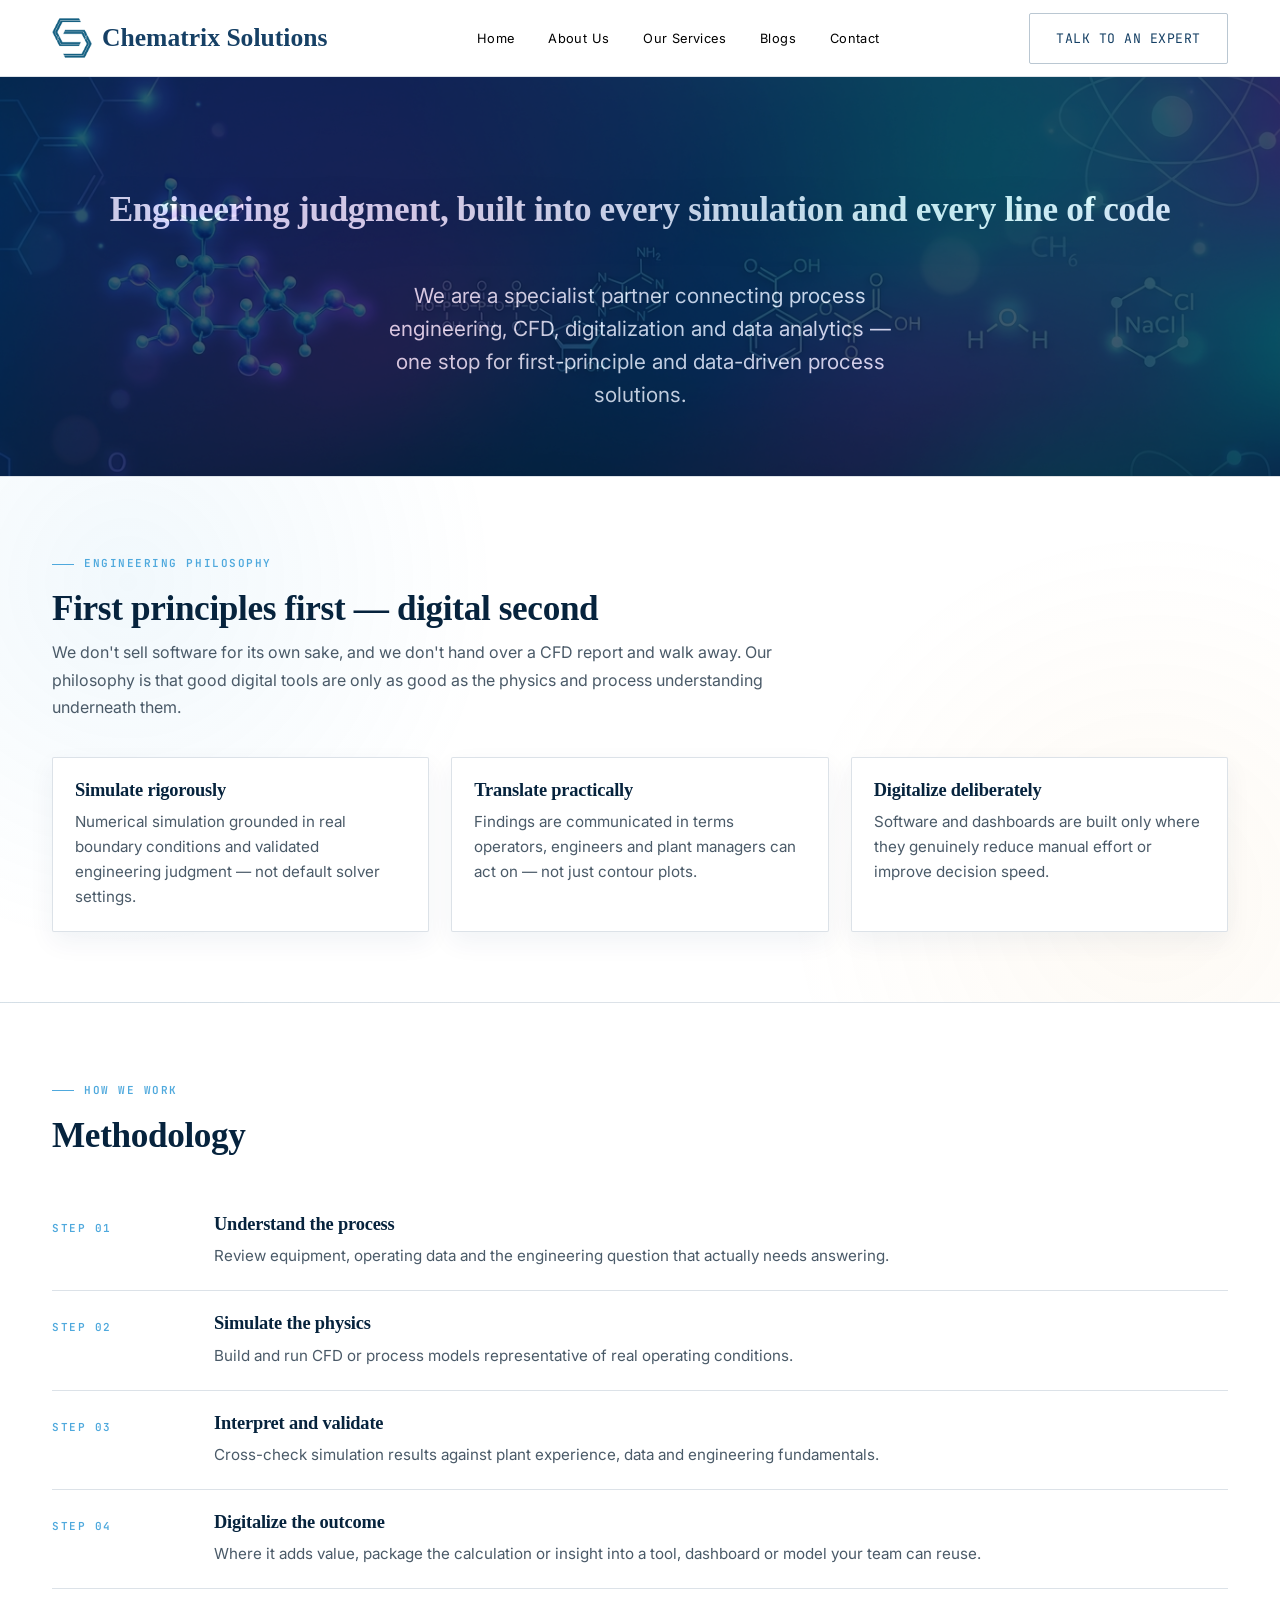
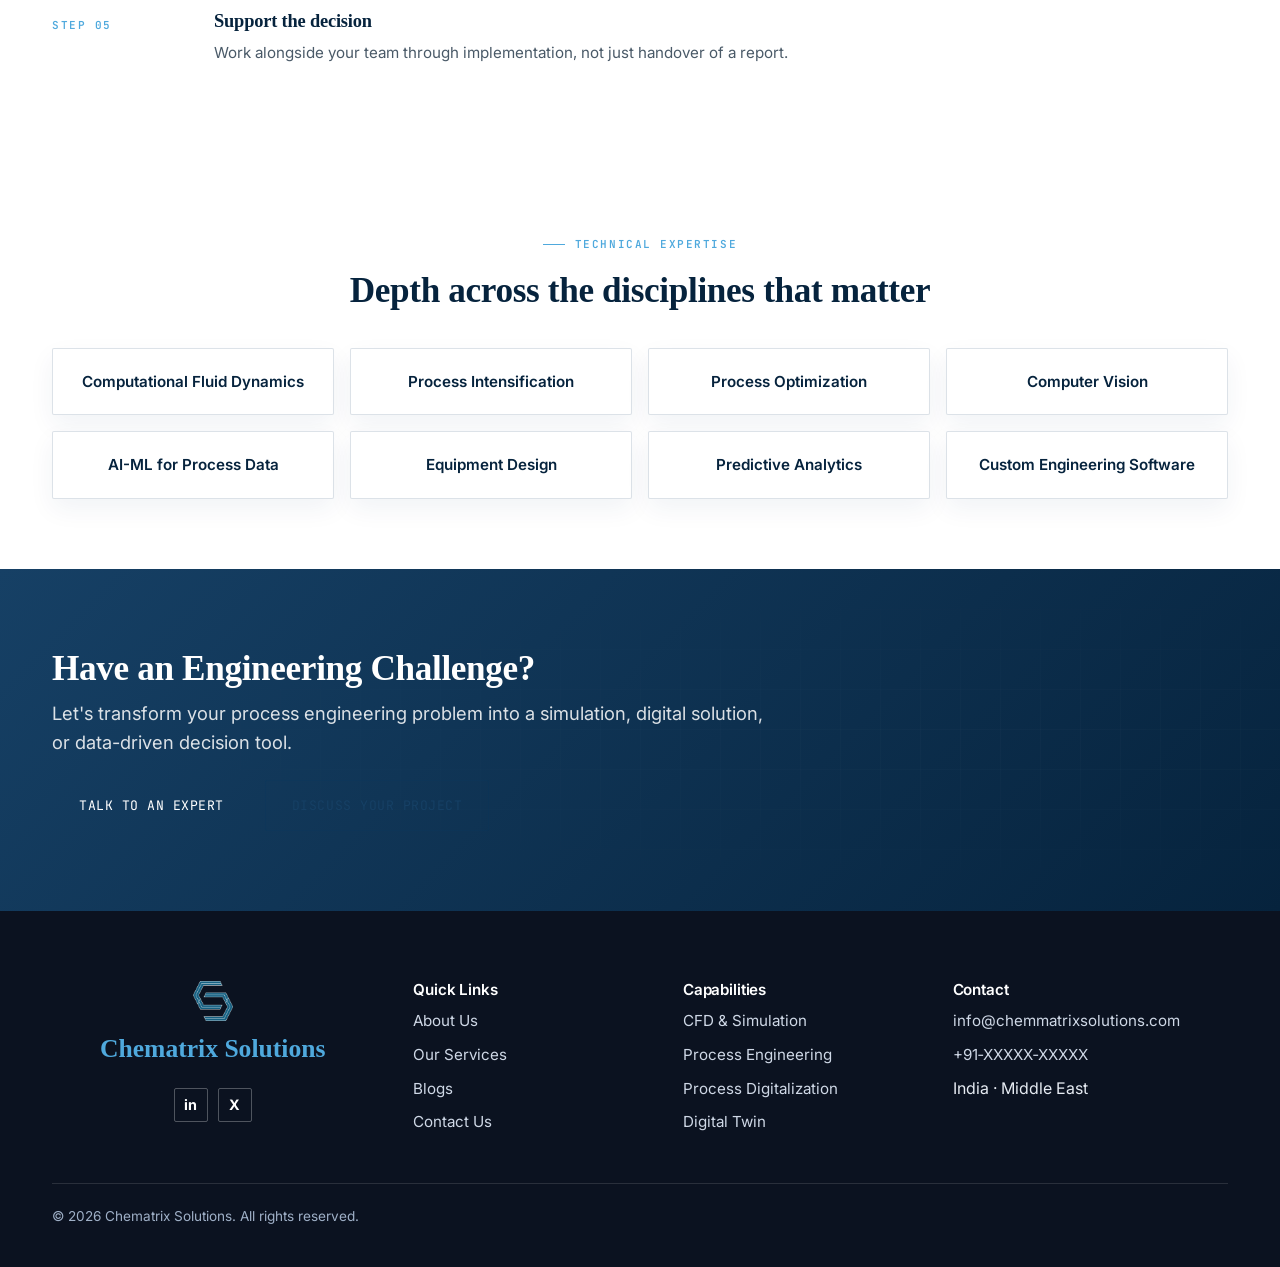
==== about.html @ 2c552c35 "Add files via upload" ====
<!DOCTYPE html>
<html lang="en">
<head>
<meta charset="UTF-8">
<meta name="viewport" content="width=device-width, initial-scale=1.0">
<title>About Chematrix Solutions | CFD &amp; Process Digitalization Consultancy in India</title>
<meta name="description" content="Chematrix Solutions is a specialist partner connecting process engineering, CFD, digitalization and data analytics for manufacturing industries.">
<link rel="stylesheet" href="css/about.css">
</head>
<body>

<nav class="nav">
  <div class="wrap">
    <a href="index.html" class="brand">
      <img src="assets/logo.png" alt="Chematrix Solutions logo" class="brand-logo">
      <span>Chematrix Solutions</span>
    </a>
    <ul class="nav-links">
      <li><a href="index.html">Home</a></li>
      <li><a href="about.html">About Us</a></li>
      <li><a href="case-studies.html">Our Services</a></li>
      <li><a href="blogs.html">Blogs</a></li>
      <li><a href="contact.html">Contact</a></li>
    </ul>
    <div class="nav-cta">
      <a href="contact.html" class="btn btn-outline">Talk to an Expert</a>
      <button class="nav-toggle" aria-label="Open menu" aria-expanded="false">
        <svg width="24" height="24" viewBox="0 0 24 24" fill="none"><path d="M3 6h18M3 12h18M3 18h18" stroke="#0A375F" stroke-width="1.8" stroke-linecap="round"/></svg>
      </button>
    </div>
  </div>
</nav>

<!-- /* ******************************************************************************** */
/* ************************* HERO-Home Page Starts ******************************** */ -->
<header class="hero">
  <div class="mesh-grid"></div>
  <div class="hero-field" aria-hidden="true">
    <div class="homepage-background" aria-hidden="true">
      <img src="assets/Homepagebackgrnd1.png" alt="" />
    </div>
  </div>


<div class="wrap hero-layout">
  <!-- Left: text -->
  <div class="hero-copy">
    <h1>Engineering judgment, built into every simulation and every line of code</h1>
    <p class="hero-lede">
      We are a specialist partner connecting process engineering, CFD, 
      digitalization and data analytics — one stop for first-principle and data-driven process solutions.
    </p>
  </div>

</header>



<section class="pillars">
  <div class="wrap">
    <div class="section-head reveal">
      <div class="eyebrow">Engineering Philosophy</div>
      <h2>First principles first — digital second</h2>
      <p>We don't sell software for its own sake, and we don't hand over a CFD report and walk away. Our philosophy is that good digital tools are only as good as the physics and process understanding underneath them.</p>
    </div>
    <div class="why-grid" style="grid-template-columns:repeat(3,1fr);">
      <div class="why-card reveal"><h4>Simulate rigorously</h4><p>Numerical simulation grounded in real boundary conditions and validated engineering judgment — not default solver settings.</p></div>
      <div class="why-card reveal"><h4>Translate practically</h4><p>Findings are communicated in terms operators, engineers and plant managers can act on — not just contour plots.</p></div>
      <div class="why-card reveal"><h4>Digitalize deliberately</h4><p>Software and dashboards are built only where they genuinely reduce manual effort or improve decision speed.</p></div>
    </div>
  </div>
</section>

<section class="timeline">
  <div class="wrap">
    <div class="section-head reveal">
      <div class="eyebrow">How We Work</div>
      <h2>Methodology</h2>
    </div>
    <div class="reveal">
      <div class="tl-row">
        <span>STEP 01</span>
        <div><h4>Understand the process</h4><p>Review equipment, operating data and the engineering question that actually needs answering.</p></div>
      </div>
      <div class="tl-row">
        <span>STEP 02</span>
        <div><h4>Simulate the physics</h4><p>Build and run CFD or process models representative of real operating conditions.</p></div>
      </div>
      <div class="tl-row">
        <span>STEP 03</span>
        <div><h4>Interpret and validate</h4><p>Cross-check simulation results against plant experience, data and engineering fundamentals.</p></div>
      </div>
      <div class="tl-row">
        <span>STEP 04</span>
        <div><h4>Digitalize the outcome</h4><p>Where it adds value, package the calculation or insight into a tool, dashboard or model your team can reuse.</p></div>
      </div>
      <div class="tl-row">
        <span>STEP 05</span>
        <div><h4>Support the decision</h4><p>Work alongside your team through implementation, not just handover of a report.</p></div>
      </div>
    </div>
  </div>
</section>

<section class="about-intro">
  <div class="wrap">
    <div class="section-head center reveal">
      <div class="eyebrow" style="justify-content:center;">Technical Expertise</div>
      <h2>Depth across the disciplines that matter</h2>
    </div>
    <div class="ind-grid reveal" style="grid-template-columns:repeat(4,1fr);">
      <div class="ind-card"><span>Computational Fluid Dynamics</span></div>
      <div class="ind-card"><span>Process Intensification</span></div>
      <div class="ind-card"><span>Process Optimization</span></div>
      <div class="ind-card"><span>Computer Vision</span></div>
      <div class="ind-card"><span>AI-ML for Process Data</span></div>
      <div class="ind-card"><span>Equipment Design</span></div>
      <div class="ind-card"><span>Predictive Analytics</span></div>
      <div class="ind-card"><span>Custom Engineering Software</span></div>
    </div>
  </div>
</section>

<section class="cta-banner">
  <div class="mesh-grid"></div>
  <div class="wrap">
    <h2>Have an Engineering Challenge?</h2>
    <p>Let's transform your process engineering problem into a simulation, digital solution, or data-driven decision tool.</p>
    <div class="cta-row">
      <a href="contact.html" class="btn btn-primary">Talk to an Expert</a>
      <a href="contact.html" class="btn btn-outline on-dark">Discuss Your Project</a>
    </div>
  </div>
</section>

<footer>
  <div class="wrap">
    <div class="footer-grid">
      <div class="footer-brand">
        <a href="index.html" class="brand">
          <img src="assets/logo.png" alt="Chematrix Solutions logo" class="brand-logo">
          <span>Chematrix Solutions</span>
        </a>
        <div class="footer-socials" aria-label="Social media links">
          <a href="https://www.linkedin.com/" target="_blank" rel="noopener noreferrer" aria-label="Chematrix Solutions on LinkedIn">
            <span aria-hidden="true">in</span>
          </a>
          <a href="https://x.com/" target="_blank" rel="noopener noreferrer" aria-label="Chematrix Solutions on X">
            <span aria-hidden="true">X</span>
          </a>
        </div>
      </div>
      <div>
        <h4>Quick Links</h4>
        <ul>
          <li><a href="about.html">About Us</a></li>
          <li><a href="case-studies.html">Our Services</a></li>
          <li><a href="blogs.html">Blogs</a></li>
          <li><a href="contact.html">Contact Us</a></li>
        </ul>
      </div>
      <div>
        <h4>Capabilities</h4>
        <ul>
          <li><a href="services.html#cfd">CFD &amp; Simulation</a></li>
          <li><a href="services.html#process">Process Engineering</a></li>
          <li><a href="services.html#digital">Process Digitalization</a></li>
          <li><a href="services.html#digital">Digital Twin</a></li>
          
          
        </ul>
      </div>
      <div>
        <h4>Contact</h4>
        <ul>
          <li><a href="mailto:info@chematrixsolutions.com">info@chemmatrixsolutions.com</a></li>
          <li><a href="tel:+910000000000">+91‑XXXXX‑XXXXX</a></li>
          <li>India · Middle East</li>
        </ul>
      </div>
    </div>
    <div class="footer-bottom">
      <span>© 2026 Chematrix Solutions. All rights reserved.</span>
    </div>
  </div>
</footer>
<script src="js/about.js"></script>
</body>
</html>
---- css/about.css ----
/* ==========================================================================
   Chematrix Solutions — Design System
   Concept: engineering blueprint / simulation readout.
   Physics pillar   -> blueberry streamlines (cool, continuous, vector-like)
   Data pillar      -> amber nodes (discrete, punctual, signal-like)
   ========================================================================== */

@import url("https://fonts.googleapis.com/css2?family=Space+Grotesk:wght@500;600;700&family=Inter:wght@400;500;600;700&family=JetBrains+Mono:wght@400;500&family=Playfair+Display:wght@600;700;800&display=swap");

:root {
  --blueberry: #164065;
  --blueberry-deep: #06233d;
  --lightgray: #efebeb;
  --white: #ffffff;
  --ink: #0c1b2a;
  --ink-soft: #4a5a68;
  --line: rgba(10, 55, 95, 0.14);
  --line-strong: rgba(10, 55, 95, 0.28);
  --flow: #4fa9dd;
  --Black: #000000;
  --font-display: Georgia, "Times New Roman", serif;
  /* --font-display: "Space Grotesk", "Inter", sans-serif; */
  --font-body: "Inter", sans-serif;
  --font-mono: "JetBrains Mono", monospace;

  --maxw: 1240px;
  --radius: 2px;
}

* {
  box-sizing: border-box;
  margin: 0;
  padding: 0;
}
html {
  scroll-behavior: smooth;
}

body {
  font-family: var(--font-body);
  color: var(--ink);
  background: var(--white);
  line-height: 1.6;
  -webkit-font-smoothing: antialiased;
  overflow-x: hidden;
}

img,
svg {
  display: block;
  max-width: 100%;
}
a {
  color: inherit;
  text-decoration: none;
}
ul {
  list-style: none;
}
button {
  font-family: inherit;
  cursor: pointer;
}

.wrap {
  max-width: var(--maxw);
  margin: 0 auto;
  padding: 0 32px;
}

h1,
h2,
h3,
h4 {
  font-family: var(--font-display);
  color: var(--blueberry-deep);
  line-height: 1.15;
  letter-spacing: -0.01em;
}

h1 {
  font-size: clamp(2.1rem, 4vw, 3.4rem);
  font-weight: 700;
}

p {
  color: var(--ink-soft);
}

.btn {
  display: inline-flex;
  align-items: center;
  gap: 10px;
  font-family: var(--font-mono);
  font-size: 0.82rem;
  letter-spacing: 0.04em;
  text-transform: uppercase;
  padding: 14px 26px;
  border-radius: var(--radius);
  border: 1px solid transparent;
  transition: all 0.25s ease;
  white-space: nowrap;
}

.btn-outline {
  border-color: var(--line-strong);
  color: var(--blueberry);
  background: transparent;
}

.btn-outline:hover {
  background: var(--blueberry);
  color: var(--white);
  border-color: var(--blueberry);
}

/* NAV */
.nav {
  position: sticky;
  top: 0;
  z-index: 100;
  background: rgba(255, 255, 255, 0.92);
  backdrop-filter: blur(10px);
  border-bottom: 1px solid var(--line);
}

.nav .wrap {
  display: flex;
  align-items: center;
  justify-content: space-between;
  height: 76px;
}

.brand {
  display: flex;
  align-items: center;
  gap: 10px;
  font-family: var(--font-display);
  font-weight: 700;
  font-size: 1.6rem;
  color: var(--blueberry);
}

.brand-logo {
  width: 40px;
  height: 40px;
  object-fit: contain;
  display: block;
}

.nav-links {
  display: flex;
  align-items: center;
  gap: 34px;
}

.nav-links a {
  font-family: var(--font-body);
  font-size: 0.8rem;
  letter-spacing: 0.03em;
  color: var(--Black);
  position: relative;
  padding: 6px 0;
}

.nav-links a:hover {
  color: var(--blueberry);
}

.nav-cta {
  display: flex;
  align-items: center;
  gap: 18px;
}

.nav-toggle {
  display: none;
  background: none;
  border: none;
}

@media (max-width: 900px) {
  .nav-links {
    position: fixed;
    inset: 76px 0 0 0;
    background: var(--white);
    flex-direction: column;
    align-items: flex-start;
    padding: 32px;
    gap: 22px;
    transform: translateX(100%);
    transition: transform 0.3s ease;
    border-top: 1px solid var(--line);
  }

  .nav-links.open {
    transform: translateX(0);
  }
  .nav-toggle {
    display: block;
  }
  .nav-cta .btn-outline {
    display: none;
  }
}

/* ******************************************************************************** */
/* ************************* HERO-Home Page Style Starts ************************** */
/* ******************************************************************************** */

.hero {
  position: relative;
  background: var(--blueberry-deep);
  color: #fff;
  overflow: hidden;
  padding: 80px 0 64px;
}

/* .hero-layout {
  position: relative;
  z-index: 2;
  display: grid;
  grid-template-columns: 1.1fr 0.9fr;
  align-items: center;
  gap: 40px;
} */

.hero-copy {
  display: flex;
  flex-direction: column;
  justify-content: center;
  align-items: center;
  text-align: center;
}

.hero-visual {
  display: flex;
  justify-content: center;
  align-items: center;
}

.hero h1 {
  color: #fff;
  margin: 0 0 16px 0;
  font-family: Georgia, "Times New Roman", serif;
  position: relative;
  display: inline-block;
  transform: scaleY(1);
  filter: drop-shadow(0 10px 18px rgba(0, 0, 0, 0.2));
  line-height: 3;
  font-size: clamp(1.4rem, 3.2vw, 2.2rem);
}

.hero h1::after {
  content: attr(data-text);
  position: absolute;
  left: 0;
  top: 122%;
  transform: scaleY(-1);
  transform-origin: top;
  opacity: 0.5;
  filter: blur(1px);
  mask-image: linear-gradient(
    to bottom,
    rgba(147, 255, 228, 0.8),
    rgba(255, 255, 255, 0)
  );
  -webkit-mask-image: linear-gradient(
    to bottom,
    rgba(147, 255, 228, 0.8),
    rgba(255, 255, 255, 0)
  );
  pointer-events: none;
  white-space: nowrap;
  background: rgb(179, 255, 231);
  -webkit-background-clip: text;
  background-clip: text;
  color: rgb(151, 244, 239);
}

.hero-lede {
  color: rgb(255, 255, 255);
  font-size: 1.3rem;
  max-width: 520px;
  margin: 0 auto;
}

.hero-field {
  position: absolute;
  inset: 0;
  z-index: 1;
  opacity: 0.55;
  pointer-events: none;
}

.homepage-background {
  position: absolute;
  z-index: 0;
  inset: 0;
  overflow: hidden;
  pointer-events: none;
}

.homepage-background img {
  display: block;
  width: 100%;
  height: 100%;
  object-fit: cover;
  opacity: 0.45;
}

.hero-visual video {
  display: block;
  width: min(100%, 560px);
  height: auto;
  max-height: 420px;
  object-fit: cover;
  border-radius: 18px;
  box-shadow: 0 22px 54px rgba(0, 0, 0, 0.22);
}

@media (max-width: 900px) {
  .hero {
    padding: 56px 0 40px;
  }

  .hero-layout {
    grid-template-columns: 1fr;
    gap: 28px;
  }

  .hero-copy {
    order: 1;
    text-align: center;
  }

  .hero-visual {
    order: 2;
    width: 100%;
  }

  .hero h1 {
    font-size: clamp(1.6rem, 5vw, 2.2rem);
  }

  .hero-lede {
    font-size: 0.95rem;
  }

  .hero-visual video {
    max-height: 260px;
    width: 100%;
  }
}

@media (max-width: 480px) {
  .hero {
    padding: 40px 0 28px;
  }

  .wrap {
    padding: 0 20px;
  }

  .hero h1 {
    font-size: 1.55rem;
  }

  .hero-lede {
    font-size: 0.9rem;
  }
}

/* ******************************************************************************** */
/* ************************* Our Services Section CSS ***************************** */
/* ******************************************************************************** */

.services-section {
  width: 100%;
  max-width: 720px;
  margin: 0 auto;
  padding: 60px 15px;
  font-family: var(--font-body);
}

.services-grid {
  display: grid;
  grid-template-columns: repeat(2, minmax(0, 1fr));
  gap: 24px;
}

.service-flip-card {
  height: 300px;
  perspective: 1100px;
}

.service-flip-inner {
  position: relative;
  width: 100%;
  height: 100%;
  transform-style: preserve-3d;
  transition: transform 0.75s cubic-bezier(0.4, 0.2, 0.2, 1);
}

.service-flip-card:hover .service-flip-inner,
.service-flip-card:focus-within .service-flip-inner {
  transform: rotateY(180deg);
}

.service-face {
  position: absolute;
  inset: 0;
  overflow: hidden;
  border-radius: 22px;
  backface-visibility: hidden;
  -webkit-backface-visibility: hidden;
}

.service-front {
  display: flex;
  flex-direction: column;
  justify-content: space-between;
  background: var(--white);
  border: 1px solid var(--line);
  box-shadow: 0 12px 26px rgba(10, 55, 95, 0.06);
}

.service-image-area {
  display: flex;
  align-items: center;
  justify-content: center;
  height: 224px;
  padding: 22px;
  background: var(--lightgray);
}

.service-image-area img {
  display: block;
  width: 175px;
  height: 175px;
  object-fit: contain;
}

.service-title {
  display: flex;
  align-items: center;
  justify-content: center;
  min-height: 76px;
  padding: 15px 12px;
  background: var(--blueberry);
  border-top: 1px solid var(--line);
}

.service-title h3 {
  margin: 0;
  font-family: var(--font-display);
  color: #ffffff;
  font-size: 17px;
  font-weight: 700;
  letter-spacing: 0.4px;
  line-height: 1.25;
  text-align: center;
  text-transform: none;
}

.service-back {
  display: flex;
  align-items: center;
  justify-content: center;
  padding: 30px;
  color: #ffffff;
  background: var(--blueberry-deep);
  transform: rotateY(180deg);
}

.service-back-content {
  width: 100%;
  text-align: center;
}

.service-small-label {
  display: block;
  margin-bottom: 12px;
  font-family: var(--font-mono);
  color: #8fcbef;
  font-size: 11px;
  font-weight: 600;
  letter-spacing: 2px;
}

.service-back h3 {
  margin: 0 0 14px;
  font-family: var(--font-display);
  color: #ffffff;
  font-size: 22px;
  line-height: 1.25;
  text-transform: none;
}

.service-back p {
  margin: 0 auto 23px;
  max-width: 270px;
  color: rgba(255, 255, 255, 0.78);
  font-size: 14px;
  line-height: 1.6;
}

.service-button {
  display: inline-block;
  padding: 11px 22px;
  border: 1px solid rgba(255, 255, 255, 0.4);
  border-radius: 2px;
  color: #ffffff;
  background: transparent;
  font-family: var(--font-mono);
  font-size: 12px;
  font-weight: 600;
  letter-spacing: 0.5px;
  text-transform: uppercase;
  text-decoration: none;
  transition: all 0.25s ease;
}

.service-button:hover,
.service-button:focus {
  color: var(--blueberry-deep);
  background: var(--flow);
  border-color: var(--flow);
}

@media (max-width: 600px) {
  .services-section {
    padding: 25px 10px;
  }

  .services-grid {
    grid-template-columns: 1fr;
    gap: 20px;
  }

  .service-flip-card {
    height: 290px;
  }
}

@media (prefers-reduced-motion: reduce) {
  .service-flip-inner {
    transition: none;
  }
}

.services-heading-wrap {
  display: flex;
  justify-content: center;
  align-items: center;
  padding: 0 20px 40px;
}

.services-heading {
  margin: 0;
  font-size: 2rem;
  font-weight: 700;
  text-align: center;
  letter-spacing: -0.02em;
}

.services-grid {
  display: grid;
  grid-template-columns: 1fr 1fr;
  gap: 28px;
  max-width: 1200px;
  margin: 0 auto;
  padding: 0 20px;
  width: 100%;
  box-sizing: border-box;
}

@media (max-width: 860px) {
  .services-grid {
    grid-template-columns: 1fr;
  }
}

/* ******************************************************************************** */
/* ************************* How we work Page Style Starts ************************ */
/* ******************************************************************************** */

.how-we-work-heading-wrap {
  display: flex;
  justify-content: center;
  align-items: center;
  padding: 0 20px 20px;
  width: 100%;
}

.how-we-work-heading {
  margin: 0;
  font-size: 2rem;
  font-weight: 700;
  text-align: center;
  letter-spacing: -0.02em;
}

.how-we-work-description-wrap {
  display: flex;
  justify-content: center;
  padding: 0 20px 40px;
  width: 100%;
}

.how-we-work-description {
  margin: 0;
  max-width: 680px;
  text-align: center;
  font-size: 1.2rem;
  line-height: 1.7;
  color: #334155;
}

/* ******************************************************************************** */
/* ************************* Case Study Style Starts ************************ */
/* ******************************************************************************** */

.case-studies-section {
  position: relative;
  overflow: hidden;
  padding: 95px 20px;
  color: var(--ink);
  background:
    radial-gradient(circle at 8% 15%, rgba(79, 169, 221, 0.1), transparent 28%),
    radial-gradient(
      circle at 92% 85%,
      rgba(228, 161, 59, 0.08),
      transparent 30%
    ),
    var(--white);
  font-family: var(--font-body);
}

.case-studies-container {
  position: relative;
  z-index: 1;
  max-width: 1180px;
  margin: 0 auto;
}

.case-studies-heading {
  max-width: 760px;
  margin: 0 auto 45px;
  text-align: center;
}

.case-studies-eyebrow {
  display: inline-flex;
  align-items: center;
  gap: 10px;
  margin-bottom: 14px;
  font-family: var(--font-mono);
  color: var(--flow);
  font-size: 12px;
  font-weight: 600;
  letter-spacing: 0.14em;
  text-transform: uppercase;
}
.case-studies-eyebrow:not(:empty)::before {
  content: "";
  width: 22px;
  height: 1px;
  background: var(--flow);
}

.case-studies-heading h2 {
  margin: 0 0 18px;
  font-family: var(--font-display);
  color: var(--blueberry-deep);
  font-size: clamp(34px, 5vw, 56px);
  line-height: 1.14;
}

.case-studies-heading h2 span {
  color: var(--flow);
}

.case-studies-heading p {
  margin: 0 auto;
  max-width: 690px;
  color: var(--ink-soft);
  font-size: 17px;
  line-height: 1.7;
}

.case-study-tabs {
  display: flex;
  justify-content: center;
  gap: 12px;
  margin-bottom: 38px;
}

.case-study-tab {
  padding: 13px 23px;
  border: 1px solid var(--line-strong);
  border-radius: 30px;
  color: var(--blueberry);
  background: rgba(255, 255, 255, 0.7);
  cursor: pointer;
  font-family: var(--font-mono);
  font-size: 12px;
  font-weight: 600;
  letter-spacing: 0.02em;
  transition: all 0.25s ease;
}

.case-study-tab:hover,
.case-study-tab:focus-visible,
.case-study-tab.is-active {
  border-color: var(--blueberry);
  color: #ffffff;
  background: var(--blueberry);
  outline: none;
}

.case-study-panel {
  display: block;
}

.case-study-panel[hidden] {
  display: none;
}

.case-study-carousel {
  display: flex;
  align-items: center;
  gap: 16px;
}

.case-study-track {
  display: flex;
  flex: 1;
  gap: 22px;
  overflow-x: auto;
  padding: 12px 5px 25px;
  scroll-behavior: smooth;
  scroll-snap-type: x mandatory;
  scrollbar-color: #cda5c5 transparent;
  scrollbar-width: thin;
}

.case-study-track:focus-visible {
  outline: 3px solid rgba(189, 109, 159, 0.45);
  outline-offset: 5px;
}

.case-study-card {
  flex: 0 0 calc((100% - 44px) / 3);
  min-width: 280px;
  overflow: hidden;
  border: 1px solid var(--line);
  border-radius: 4px;
  background: #ffffff;
  box-shadow: 0 10px 26px rgba(10, 55, 95, 0.06);
  scroll-snap-align: start;
  transition:
    transform 0.3s ease,
    box-shadow 0.3s ease;
}

.case-study-card:hover {
  transform: translateY(-7px);
  box-shadow: 0 18px 34px rgba(10, 55, 95, 0.12);
}

.case-study-card-link {
  display: block;
  height: 100%;
  color: inherit;
  text-decoration: none;
}

.case-study-image {
  position: relative;
  display: flex;
  align-items: center;
  justify-content: center;
  height: 205px;
  padding: 0;
  background: var(--lightgray);
}

.case-study-image::after {
  position: absolute;
  inset: 0;
  background: linear-gradient(
    135deg,
    rgba(79, 169, 221, 0.08),
    rgba(10, 55, 95, 0.04)
  );
  content: "";
  pointer-events: none;
}

.case-study-image img {
  position: relative;
  z-index: 1;
  width: 100%;
  height: 100%;
  object-fit: cover;
}

.case-study-image img[src$=".svg"] {
  object-fit: contain;
}

.case-study-category {
  position: absolute;
  z-index: 2;
  top: 15px;
  left: 15px;
  padding: 7px 10px;
  border-radius: 20px;
  color: var(--blueberry-deep);
  background: rgba(255, 255, 255, 0.9);
  font-family: var(--font-mono);
  font-size: 10px;
  font-weight: 600;
  letter-spacing: 1px;
}

.case-study-content {
  position: relative;
  padding: 25px 23px 27px;
}

.case-study-number {
  position: absolute;
  top: 23px;
  right: 22px;
  font-family: var(--font-mono);
  color: rgba(10, 55, 95, 0.18);
  font-size: 16px;
  font-weight: 700;
}

.case-study-content h3 {
  max-width: 82%;
  margin: 0 0 13px;
  font-family: var(--font-display);
  color: var(--blueberry-deep);
  font-size: 20px;
  line-height: 1.3;
}

.case-study-content p {
  min-height: 70px;
  margin: 0 0 20px;
  color: var(--ink-soft);
  font-size: 14px;
  line-height: 1.65;
}

.case-study-read-more {
  color: var(--flow);
  font-family: var(--font-mono);
  font-size: 12px;
  font-weight: 600;
  letter-spacing: 0.02em;
}

.case-study-read-more span {
  display: inline-block;
  margin-left: 7px;
  font-size: 17px;
  transition: transform 0.2s ease;
}

.case-study-card:hover .case-study-read-more span {
  transform: translateX(4px);
}

.carousel-control {
  display: flex;
  flex: 0 0 auto;
  align-items: center;
  justify-content: center;
  width: 43px;
  height: 43px;
  border: 1px solid var(--line-strong);
  border-radius: 50%;
  color: var(--blueberry);
  background: #ffffff;
  cursor: pointer;
  font-size: 20px;
  transition: all 0.25s ease;
}

.carousel-control:hover,
.carousel-control:focus-visible {
  color: #ffffff;
  background: var(--blueberry);
  border-color: var(--blueberry);
  outline: none;
}

.case-studies-footer {
  display: flex;
  align-items: center;
  justify-content: space-between;
  gap: 25px;
  margin-top: 38px;
  padding: 22px 26px;
  border-radius: 4px;
  background: var(--blueberry);
}

.case-studies-footer p {
  margin: 0;
  color: rgba(255, 255, 255, 0.85);
  font-size: 14px;
  line-height: 1.5;
}

.case-study-button {
  display: inline-flex;
  flex: 0 0 auto;
  align-items: center;
  gap: 12px;
  padding: 12px 19px;
  border: 1px solid rgba(255, 255, 255, 0.5);
  border-radius: 30px;
  color: #ffffff;
  font-family: var(--font-mono);
  font-size: 12px;
  font-weight: 600;
  letter-spacing: 0.02em;
  text-decoration: none;
  transition: all 0.25s ease;
}

.case-study-button:hover,
.case-study-button:focus-visible {
  color: var(--blueberry-deep);
  background: var(--flow);
  border-color: var(--flow);
  outline: none;
}

@media (max-width: 1000px) {
  .case-study-card {
    flex-basis: calc((100% - 22px) / 2);
  }
}

@media (max-width: 650px) {
  .case-studies-section {
    padding: 70px 14px;
  }

  .case-studies-heading p {
    font-size: 16px;
  }

  .case-study-tabs {
    align-items: stretch;
    flex-direction: column;
    margin-right: 12px;
    margin-left: 12px;
  }

  .case-study-tab {
    width: 100%;
  }

  .case-study-carousel {
    gap: 8px;
  }

  .case-study-track {
    gap: 15px;
    padding-right: 2px;
    padding-left: 2px;
  }

  .case-study-card {
    flex-basis: 88%;
    min-width: 0;
  }

  .carousel-control {
    width: 36px;
    height: 36px;
    font-size: 17px;
  }

  .case-studies-footer {
    align-items: flex-start;
    flex-direction: column;
  }

  .case-study-button {
    width: 100%;
    justify-content: center;
  }
}

@media (prefers-reduced-motion: reduce) {
  .case-study-card,
  .case-study-button,
  .case-study-tab,
  .carousel-control,
  .case-study-read-more span {
    transition: none;
  }

  .case-study-track {
    scroll-behavior: auto;
  }
}

/* ==========================================================================
   ABOUT PAGE STYLES
   ========================================================================== */

/* Page Hero (About) */
.page-hero {
  position: relative;
  background: var(--blueberry-deep);
  color: #fff;
  overflow: hidden;
  padding: 80px 0 64px;
}

/* Reuse same background approach as home hero */
.page-hero .homepage-background {
  position: absolute;
  z-index: 0;
  inset: 0;
  overflow: hidden;
  pointer-events: none;
}

.page-hero .homepage-background img {
  display: block;
  width: 100%;
  height: 100%;
  object-fit: cover;
  opacity: 0.45;
}

.page-hero .mesh-grid {
  position: absolute;
  inset: 0;
  z-index: 1;
  background-image:
    linear-gradient(to right, rgba(255, 255, 255, 0.12) 1px, transparent 1px),
    linear-gradient(to bottom, rgba(255, 255, 255, 0.12) 1px, transparent 1px);
  background-size: 40px 40px;
  mask-image: radial-gradient(ellipse at 50% 0%, black 0%, transparent 70%);
  pointer-events: none;
  opacity: 0.6;
}

.page-hero .wrap {
  position: relative;
  z-index: 2;
}

.page-hero .breadcrumb {
  font-family: var(--font-mono);
  font-size: 11px;
  letter-spacing: 0.18em;
  text-transform: uppercase;
  color: rgba(255, 255, 255, 0.75);
  margin-bottom: 12px;
}

.page-hero h1 {
  color: #fff;
  margin: 0 0 14px 0;
  font-family: var(--font-display);
  font-size: clamp(2rem, 4.2vw, 3rem);
  line-height: 1.15;
  max-width: 900px;
}

.page-hero p {
  color: rgba(255, 255, 255, 0.85);
  font-size: clamp(1rem, 2.2vw, 1.15rem);
  max-width: 720px;
  margin: 0;
}

/* About Intro */
.about-intro {
  padding: 70px 0;
}

.about-grid {
  display: grid;
  grid-template-columns: 1.1fr 0.9fr;
  gap: 40px;
  align-items: center;
}

.about-grid svg {
  width: 100%;
  height: auto;
  border-radius: var(--radius);
  box-shadow: 0 10px 26px rgba(10, 55, 95, 0.06);
  background: #fff;
  border: 1px solid var(--line);
}

.eyebrow {
  display: inline-flex;
  align-items: center;
  gap: 10px;
  font-family: var(--font-mono);
  color: var(--flow);
  font-size: 11px;
  font-weight: 600;
  letter-spacing: 0.14em;
  text-transform: uppercase;
  margin-bottom: 10px;
}
.eyebrow:not(:empty)::before {
  content: "";
  width: 22px;
  height: 1px;
  background: var(--flow);
}

.about-intro h2 {
  margin: 0 0 10px 0;
  font-family: var(--font-display);
  color: var(--blueberry-deep);
  font-size: clamp(1.6rem, 3.6vw, 2.2rem);
  line-height: 1.2;
}

.about-intro p {
  color: var(--ink-soft);
  margin: 0;
  font-size: 1rem;
  line-height: 1.7;
}

@media (max-width: 900px) {
  .about-grid {
    grid-template-columns: 1fr;
  }
}

/* Pillars / Engineering Philosophy */
.pillars {
  padding: 70px 0;
  background:
    radial-gradient(
      circle at 10% 20%,
      rgba(79, 169, 221, 0.08),
      transparent 30%
    ),
    radial-gradient(
      circle at 90% 80%,
      rgba(228, 161, 59, 0.06),
      transparent 30%
    ),
    var(--white);
  border-top: 1px solid var(--line);
  border-bottom: 1px solid var(--line);
}

.section-head {
  margin-bottom: 36px;
}

.section-head h2 {
  margin: 6px 0 0 0;
  font-family: var(--font-display);
  color: var(--blueberry-deep);
  font-size: clamp(1.6rem, 3.6vw, 2.2rem);
}

.section-head p {
  margin: 10px 0 0 0;
  color: var(--ink-soft);
  font-size: 1rem;
  line-height: 1.7;
  max-width: 720px;
}

.why-grid {
  display: grid;
  grid-template-columns: repeat(3, 1fr);
  gap: 22px;
}

.why-card {
  background: #fff;
  border: 1px solid var(--line);
  border-radius: var(--radius);
  padding: 22px;
  box-shadow: 0 10px 26px rgba(10, 55, 95, 0.06);
  transition:
    transform 0.25s ease,
    box-shadow 0.25s ease;
}

.why-card:hover {
  transform: translateY(-4px);
  box-shadow: 0 18px 34px rgba(10, 55, 95, 0.12);
}

.why-card h4 {
  margin: 0 0 8px 0;
  font-family: var(--font-display);
  color: var(--blueberry-deep);
  font-size: 1.15rem;
}

.why-card p {
  margin: 0;
  color: var(--ink-soft);
  font-size: 0.95rem;
  line-height: 1.65;
}

@media (max-width: 900px) {
  .why-grid {
    grid-template-columns: 1fr;
  }
}

/* Timeline / Methodology */
.timeline {
  padding: 70px 0;
}

.tl-row {
  display: grid;
  grid-template-columns: 140px 1fr;
  gap: 22px;
  padding: 22px 0;
  border-bottom: 1px solid var(--line);
}

.tl-row:last-child {
  border-bottom: 0;
}

.tl-row span {
  font-family: var(--font-mono);
  color: var(--flow);
  font-size: 11px;
  font-weight: 600;
  letter-spacing: 0.14em;
  text-transform: uppercase;
  padding-top: 6px;
}

.tl-row h4 {
  margin: 0 0 8px 0;
  font-family: var(--font-display);
  color: var(--blueberry-deep);
  font-size: 1.15rem;
}

.tl-row p {
  margin: 0;
  color: var(--ink-soft);
  font-size: 0.95rem;
  line-height: 1.65;
}

@media (max-width: 700px) {
  .tl-row {
    grid-template-columns: 1fr;
    gap: 8px;
  }
  .tl-row span {
    margin-bottom: 4px;
  }
}

/* Technical Expertise Grid */
.ind-grid {
  display: grid;
  grid-template-columns: repeat(4, 1fr);
  gap: 16px;
  margin-top: 22px;
}

.ind-card {
  background: #fff;
  border: 1px solid var(--line);
  border-radius: var(--radius);
  padding: 22px;
  text-align: center;
  font-weight: 600;
  color: var(--blueberry-deep);
  box-shadow: 0 10px 26px rgba(10, 55, 95, 0.06);
  transition:
    transform 0.25s ease,
    box-shadow 0.25s ease,
    border-color 0.25s ease;
}

.ind-card:hover {
  transform: translateY(-4px);
  box-shadow: 0 18px 34px rgba(10, 55, 95, 0.12);
  border-color: var(--flow);
}

.ind-card span {
  display: block;
  font-size: 0.95rem;
  line-height: 1.4;
}

@media (max-width: 1000px) {
  .ind-grid {
    grid-template-columns: repeat(2, 1fr);
  }
}
@media (max-width: 560px) {
  .ind-grid {
    grid-template-columns: 1fr;
  }
}

/* CTA Banner */
.cta-banner {
  position: relative;
  overflow: hidden;
  background: linear-gradient(135deg, var(--blueberry), var(--blueberry-deep));
  color: #fff;
  padding: 80px 0;
}

.cta-banner .mesh-grid {
  position: absolute;
  inset: 0;
  background-image:
    linear-gradient(to right, rgba(255, 255, 255, 0.1) 1px, transparent 1px),
    linear-gradient(to bottom, rgba(255, 255, 255, 0.1) 1px, transparent 1px);
  background-size: 40px 40px;
  mask-image: radial-gradient(ellipse at 80% 50%, black 0%, transparent 70%);
  pointer-events: none;
  opacity: 0.18;
}

.cta-banner .wrap {
  position: relative;
  z-index: 2;
}

.cta-banner h2 {
  color: #fff;
  margin: 0 0 10px 0;
  font-family: var(--font-display);
  font-size: clamp(1.6rem, 4vw, 2.2rem);
}

.cta-banner p {
  color: rgba(255, 255, 255, 0.85);
  font-size: clamp(1rem, 2.2vw, 1.15rem);
  max-width: 720px;
  margin: 0 0 22px 0;
}

.cta-row {
  display: flex;
  gap: 14px;
  flex-wrap: wrap;
}

/* Footer */
footer {
  background: #0b1220;
  color: #e6ebf2;
  padding: 70px 0 40px;
}

.footer-grid {
  display: grid;
  grid-template-columns: 1.4fr 1fr 1fr 1.2fr;
  gap: 40px;
  margin-bottom: 40px;
}

.footer-brand p {
  color: #a7b3c6;
  font-size: 0.95rem;
  margin: 10px 0 0 0;
  max-width: 360px;
  line-height: 1.6;
}

.footer-brand .brand {
  flex-direction: column;
  align-items: center;
  gap: 8px;
  color: var(--flow);
  text-align: center;
}

.footer-socials {
  display: flex;
  justify-content: center;
  gap: 10px;
  margin-top: 18px;
}

.footer-socials a {
  display: inline-flex;
  align-items: center;
  justify-content: center;
  width: 34px;
  height: 34px;
  border: 1px solid rgba(255, 255, 255, 0.28);
  border-radius: 2px;
  color: #ffffff;
  font-family: var(--font-body);
  font-size: 0.9rem;
  font-weight: 700;
  text-decoration: none;
  transition:
    color 0.2s ease,
    border-color 0.2s ease,
    background 0.2s ease;
}

.footer-socials a:hover,
.footer-socials a:focus-visible {
  color: var(--blueberry-deep);
  border-color: var(--flow);
  background: var(--flow);
  outline: none;
}

footer h4 {
  margin: 0 0 10px 0;
  font-size: 0.95rem;
  color: #fff;
  font-family: var(--font-body);
  font-weight: 600;
}

footer ul li {
  margin: 8px 0;
}

footer ul li a {
  color: #cfd8e6;
  font-size: 0.95rem;
  transition: color 0.2s ease;
}

footer ul li a:hover {
  color: #fff;
}

.footer-bottom {
  display: flex;
  justify-content: space-between;
  align-items: center;
  border-top: 1px solid rgba(255, 255, 255, 0.12);
  padding-top: 22px;
  font-size: 0.85rem;
  color: #9fb0c7;
  flex-wrap: wrap;
  gap: 10px;
}

@media (max-width: 900px) {
  .footer-grid {
    grid-template-columns: 1fr 1fr;
  }
}
@media (max-width: 560px) {
  .footer-grid {
    grid-template-columns: 1fr;
  }
  .footer-bottom {
    flex-direction: column;
    text-align: center;
  }
}

/* Reveal animations (optional, if you use .reveal in HTML) */
.reveal {
  opacity: 0;
  transform: translateY(14px);
  transition:
    opacity 0.6s ease,
    transform 0.6s ease;
}
.reveal.is-visible {
  opacity: 1;
  transform: translateY(0);
}

/* Stream path animation in SVG */
.stream-path {
  stroke-dasharray: 10 12;
  animation: streamMove 2.2s linear infinite;
}
@keyframes streamMove {
  to {
    stroke-dashoffset: -22;
  }
}

/* Utilities */
.center {
  text-align: center;
}
.center .eyebrow {
  justify-content: center;
}
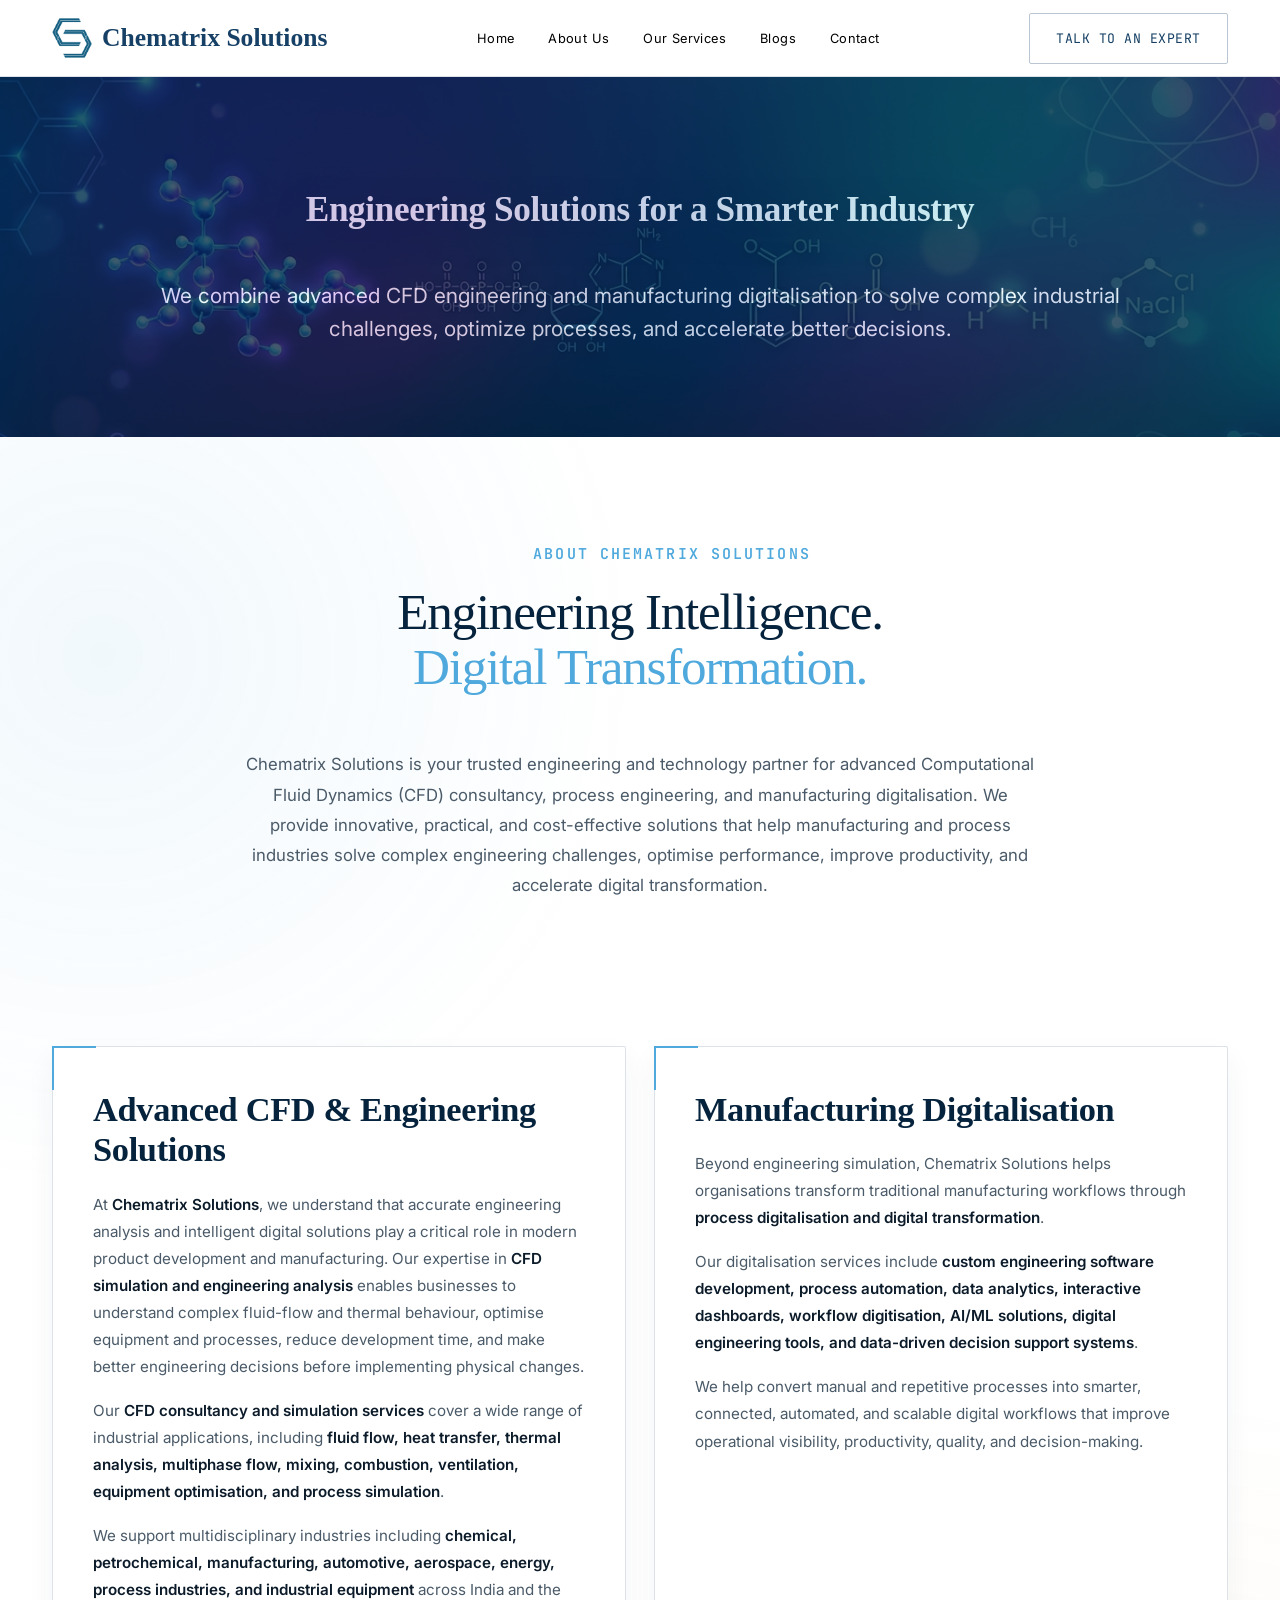
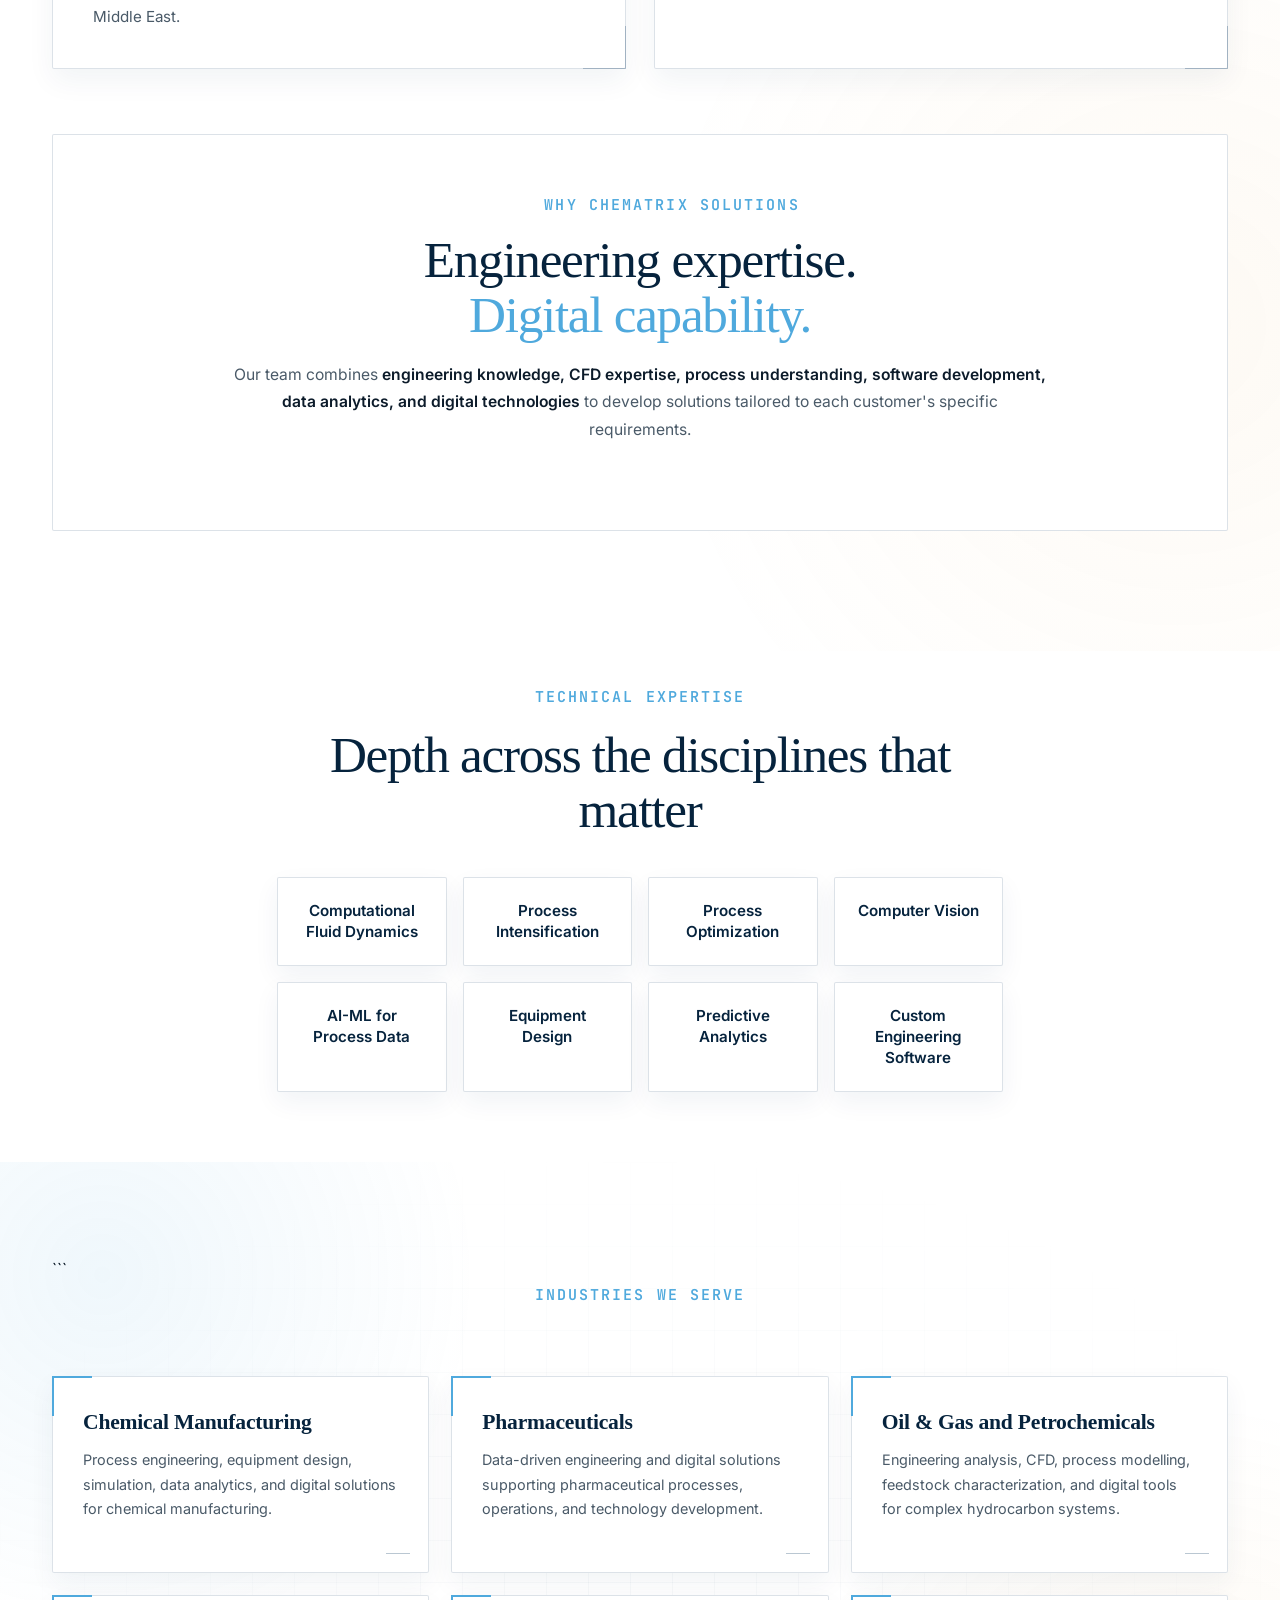
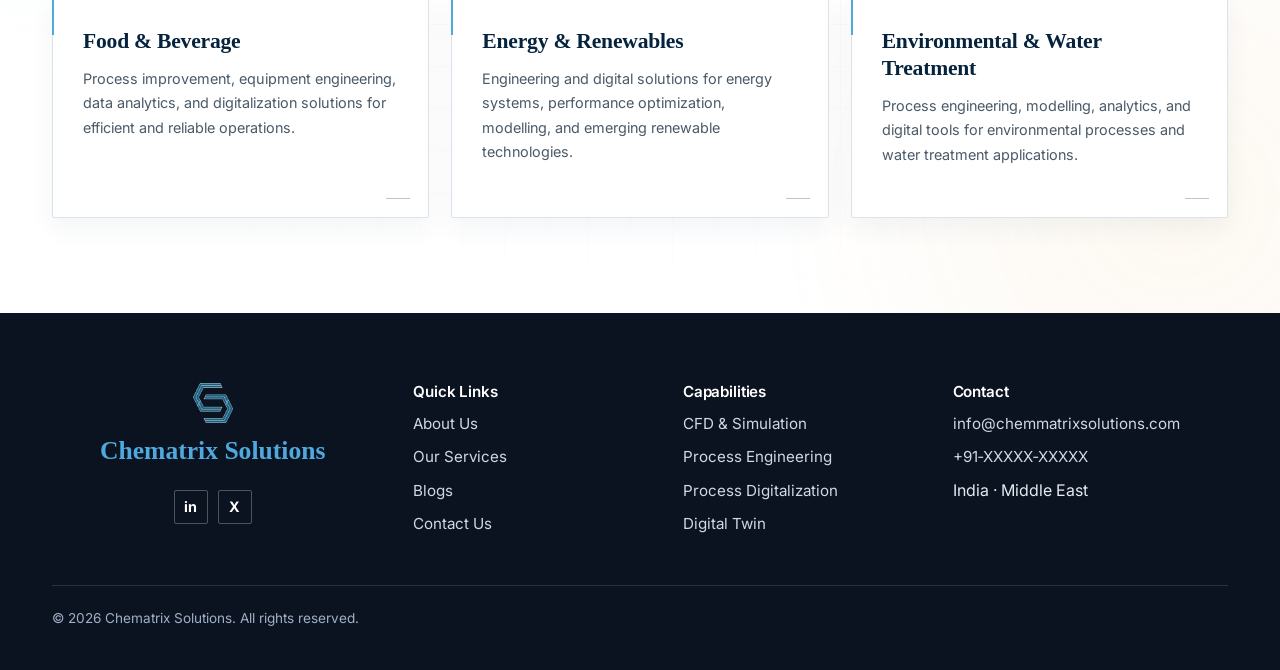
==== commit f577d103: "Add files via upload" ====
--- a/about.html
+++ b/about.html
@@ -45,61 +45,158 @@
 <div class="wrap hero-layout">
   <!-- Left: text -->
   <div class="hero-copy">
-    <h1>Engineering judgment, built into every simulation and every line of code</h1>
+    <h1>Engineering Solutions for a Smarter Industry</h1>
     <p class="hero-lede">
-      We are a specialist partner connecting process engineering, CFD, 
-      digitalization and data analytics — one stop for first-principle and data-driven process solutions.
+      We combine advanced CFD engineering and manufacturing digitalisation to solve 
+      complex industrial challenges, optimize processes, and accelerate better decisions.
     </p>
   </div>
 
 </header>
 
 
-
-<section class="pillars">
+<section class="about-us" id="about">
+
   <div class="wrap">
-    <div class="section-head reveal">
-      <div class="eyebrow">Engineering Philosophy</div>
-      <h2>First principles first — digital second</h2>
-      <p>We don't sell software for its own sake, and we don't hand over a CFD report and walk away. Our philosophy is that good digital tools are only as good as the physics and process understanding underneath them.</p>
-    </div>
-    <div class="why-grid" style="grid-template-columns:repeat(3,1fr);">
-      <div class="why-card reveal"><h4>Simulate rigorously</h4><p>Numerical simulation grounded in real boundary conditions and validated engineering judgment — not default solver settings.</p></div>
-      <div class="why-card reveal"><h4>Translate practically</h4><p>Findings are communicated in terms operators, engineers and plant managers can act on — not just contour plots.</p></div>
-      <div class="why-card reveal"><h4>Digitalize deliberately</h4><p>Software and dashboards are built only where they genuinely reduce manual effort or improve decision speed.</p></div>
-    </div>
-  </div>
-</section>
-
-<section class="timeline">
-  <div class="wrap">
-    <div class="section-head reveal">
-      <div class="eyebrow">How We Work</div>
-      <h2>Methodology</h2>
-    </div>
-    <div class="reveal">
-      <div class="tl-row">
-        <span>STEP 01</span>
-        <div><h4>Understand the process</h4><p>Review equipment, operating data and the engineering question that actually needs answering.</p></div>
-      </div>
-      <div class="tl-row">
-        <span>STEP 02</span>
-        <div><h4>Simulate the physics</h4><p>Build and run CFD or process models representative of real operating conditions.</p></div>
-      </div>
-      <div class="tl-row">
-        <span>STEP 03</span>
-        <div><h4>Interpret and validate</h4><p>Cross-check simulation results against plant experience, data and engineering fundamentals.</p></div>
-      </div>
-      <div class="tl-row">
-        <span>STEP 04</span>
-        <div><h4>Digitalize the outcome</h4><p>Where it adds value, package the calculation or insight into a tool, dashboard or model your team can reuse.</p></div>
-      </div>
-      <div class="tl-row">
-        <span>STEP 05</span>
-        <div><h4>Support the decision</h4><p>Work alongside your team through implementation, not just handover of a report.</p></div>
-      </div>
-    </div>
-  </div>
+
+    <!-- About Header -->
+    <div class="about-header">
+
+      <div class="about-eyebrow">
+        ABOUT CHEMATRIX SOLUTIONS
+      </div>
+
+      <h1>
+        Engineering Intelligence.
+        <span>Digital Transformation.</span>
+      </h1>
+
+      <p class="about-intro">
+        Chematrix Solutions is your trusted engineering and technology
+        partner for advanced Computational Fluid Dynamics (CFD) consultancy,
+        process engineering, and manufacturing digitalisation. We provide
+        innovative, practical, and cost-effective solutions that help
+        manufacturing and process industries solve complex engineering
+        challenges, optimise performance, improve productivity, and
+        accelerate digital transformation.
+      </p>
+
+    </div>
+
+
+    <!-- About Content -->
+    <div class="about-content">
+
+      <!-- CFD / Engineering -->
+      <article class="about-card">
+
+        <!-- <div class="about-card-number">
+          01
+        </div> -->
+
+        <!-- <div class="about-card-label">
+          CFD / ENGINEERING
+        </div> -->
+
+        <h2>
+          Advanced CFD & Engineering Solutions
+        </h2>
+
+        <p>
+          At <strong>Chematrix Solutions</strong>, we understand that
+          accurate engineering analysis and intelligent digital solutions
+          play a critical role in modern product development and
+          manufacturing. Our expertise in
+          <strong>CFD simulation and engineering analysis</strong> enables
+          businesses to understand complex fluid-flow and thermal behaviour,
+          optimise equipment and processes, reduce development time, and
+          make better engineering decisions before implementing physical
+          changes.
+        </p>
+
+        <p>
+          Our <strong>CFD consultancy and simulation services</strong>
+          cover a wide range of industrial applications, including
+          <strong>fluid flow, heat transfer, thermal analysis, multiphase
+          flow, mixing, combustion, ventilation, equipment optimisation,
+          and process simulation</strong>.
+        </p>
+
+        <p>
+          We support multidisciplinary industries including
+          <strong>chemical, petrochemical, manufacturing, automotive,
+          aerospace, energy, process industries, and industrial
+          equipment</strong> across India and the Middle East.
+        </p>
+
+      </article>
+
+
+      <!-- Digitalisation -->
+      <article class="about-card">
+<!-- 
+        <div class="about-card-number">
+          02
+        </div> -->
+
+        <!-- <div class="about-card-label">
+          DIGITALISATION / AUTOMATION
+        </div> -->
+
+        <h2>
+          Manufacturing Digitalisation
+        </h2>
+
+        <p>
+          Beyond engineering simulation, Chematrix Solutions helps
+          organisations transform traditional manufacturing workflows
+          through <strong>process digitalisation and digital
+          transformation</strong>.
+        </p>
+
+        <p>
+          Our digitalisation services include
+          <strong>custom engineering software development, process
+          automation, data analytics, interactive dashboards, workflow
+          digitisation, AI/ML solutions, digital engineering tools,
+          and data-driven decision support systems</strong>.
+        </p>
+
+        <p>
+          We help convert manual and repetitive processes into smarter,
+          connected, automated, and scalable digital workflows that improve
+          operational visibility, productivity, quality, and
+          decision-making.
+        </p>
+
+      </article>
+
+    </div>
+
+
+    <!-- Why Chematrix -->
+    <div class="about-bottom">
+
+      <div class="about-bottom-heading">
+
+        <div class="about-eyebrow">
+          WHY CHEMATRIX SOLUTIONS
+        </div>
+
+        <h2>
+          Engineering expertise. <br>
+          <span>Digital capability.</span>
+        </h2>
+
+      </div>
+
+      <p class="about-bottom-description">
+        Our team combines <strong>engineering knowledge, CFD expertise,
+        process understanding, software development, data analytics,
+        and digital technologies</strong> to develop solutions tailored
+        to each customer's specific requirements.
+      </p>
+    </div>
 </section>
 
 <section class="about-intro">
@@ -121,17 +218,171 @@
   </div>
 </section>
 
-<section class="cta-banner">
-  <div class="mesh-grid"></div>
+<section class="industries-section" id="industries">
   <div class="wrap">
-    <h2>Have an Engineering Challenge?</h2>
-    <p>Let's transform your process engineering problem into a simulation, digital solution, or data-driven decision tool.</p>
-    <div class="cta-row">
-      <a href="contact.html" class="btn btn-primary">Talk to an Expert</a>
-      <a href="contact.html" class="btn btn-outline on-dark">Discuss Your Project</a>
-    </div>
+
+```
+<div class="industries-header">
+  <span class="eyebrow">INDUSTRIES WE SERVE</span>
+
+  <!-- <h2>
+    Engineering expertise across
+    <span>process-driven industries.</span>
+  </h2>
+
+  <p>
+    We combine engineering knowledge, computational modelling, data
+    analytics, and digital technologies to solve complex challenges
+    across industrial sectors.
+  </p> -->
+</div>
+
+<div class="industries-grid">
+
+  <!-- 01 -->
+  <article class="industry-card">
+    <!-- <span class="industry-number">01</span> -->
+
+    <!-- <div class="industry-icon" aria-hidden="true">
+      <span>CH</span>
+    </div> -->
+
+    <div class="industry-content">
+      <h3>Chemical Manufacturing</h3>
+      <p>
+        Process engineering, equipment design, simulation, data
+        analytics, and digital solutions for chemical manufacturing.
+      </p>
+
+      <!-- <div class="industry-focus">
+        <span>Process Engineering</span>
+        <span>Simulation</span>
+        <span>Digitalization</span>
+      </div> -->
+    </div>
+  </article>
+
+  <!-- 02 -->
+  <article class="industry-card">
+    <!-- <span class="industry-number">02</span> -->
+
+    <!-- <div class="industry-icon" aria-hidden="true">
+      <span>RX</span>
+    </div> -->
+
+    <div class="industry-content">
+      <h3>Pharmaceuticals</h3>
+      <p>
+        Data-driven engineering and digital solutions supporting
+        pharmaceutical processes, operations, and technology development.
+      </p>
+
+      <!-- <div class="industry-focus">
+        <span>Process Optimization</span>
+        <span>Data Analytics</span>
+        <span>Digital Solutions</span>
+      </div> -->
+    </div>
+  </article>
+
+  <!-- 03 -->
+  <article class="industry-card">
+    <!-- <span class="industry-number">03</span> -->
+
+    <!-- <div class="industry-icon" aria-hidden="true">
+      <span>OG</span>
+    </div> -->
+
+    <div class="industry-content">
+      <h3>Oil &amp; Gas and Petrochemicals</h3>
+      <p>
+        Engineering analysis, CFD, process modelling, feedstock
+        characterization, and digital tools for complex hydrocarbon systems.
+      </p>
+
+      <!-- <div class="industry-focus">
+        <span>CFD</span>
+        <span>Process Modelling</span>
+        <span>Feedstock Analytics</span>
+      </div> -->
+    </div>
+  </article>
+
+  <!-- 04 -->
+  <article class="industry-card">
+    <!-- <span class="industry-number">04</span> -->
+
+    <!-- <div class="industry-icon" aria-hidden="true">
+      <span>FB</span>
+    </div> -->
+
+    <div class="industry-content">
+      <h3>Food &amp; Beverage</h3>
+      <p>
+        Process improvement, equipment engineering, data analytics, and
+        digitalization solutions for efficient and reliable operations.
+      </p>
+
+      <!-- <div class="industry-focus">
+        <span>Process Improvement</span>
+        <span>Analytics</span>
+        <span>Automation</span>
+      </div> -->
+    </div>
+  </article>
+
+  <!-- 05 -->
+  <article class="industry-card">
+    <!-- <span class="industry-number">05</span> -->
+
+    <!-- <div class="industry-icon" aria-hidden="true">
+      <span>ER</span>
+    </div> -->
+
+    <div class="industry-content">
+      <h3>Energy &amp; Renewables</h3>
+      <p>
+        Engineering and digital solutions for energy systems, performance
+        optimization, modelling, and emerging renewable technologies.
+      </p>
+
+      <!-- <div class="industry-focus">
+        <span>Energy Systems</span>
+        <span>Modelling</span>
+        <span>Optimization</span>
+      </div> -->
+    </div>
+  </article>
+
+  <!-- 06 -->
+  <article class="industry-card">
+    <!-- <span class="industry-number">06</span> -->
+
+    <!-- <div class="industry-icon" aria-hidden="true">
+      <span>EW</span>
+    </div> -->
+
+    <div class="industry-content">
+      <h3>Environmental &amp; Water Treatment</h3>
+      <p>
+        Process engineering, modelling, analytics, and digital tools for
+        environmental processes and water treatment applications.
+      </p>
+
+      <!-- <div class="industry-focus">
+        <span>Water Treatment</span>
+        <span>Process Modelling</span>
+        <span>Optimization</span>
+      </div> -->
+    </div>
+  </article>
+
+</div>
+
+
   </div>
 </section>
+
 
 <footer>
   <div class="wrap">
@@ -162,10 +413,10 @@
       <div>
         <h4>Capabilities</h4>
         <ul>
-          <li><a href="services.html#cfd">CFD &amp; Simulation</a></li>
-          <li><a href="services.html#process">Process Engineering</a></li>
-          <li><a href="services.html#digital">Process Digitalization</a></li>
-          <li><a href="services.html#digital">Digital Twin</a></li>
+          <li><a href="case-studies.html">CFD &amp; Simulation</a></li>
+          <li><a href="case-studies.html">Process Engineering</a></li>
+          <li><a href="case-studies.html">Process Digitalization</a></li>
+          <li><a href="case-studies.html">Digital Twin</a></li>
           
           
         </ul>
--- a/css/about.css
+++ b/css/about.css
@@ -214,6 +214,7 @@
   color: #fff;
   overflow: hidden;
   padding: 80px 0 64px;
+  min-height: 360px;
 }
 
 /* .hero-layout {
@@ -281,7 +282,7 @@
 .hero-lede {
   color: rgb(255, 255, 255);
   font-size: 1.3rem;
-  max-width: 520px;
+  max-width: 1000px;
   margin: 0 auto;
 }
 
@@ -325,7 +326,7 @@
   }
 
   .hero-layout {
-    grid-template-columns: 1fr;
+    grid-template-columns: 5fr;
     gap: 28px;
   }
 
@@ -1026,6 +1027,7 @@
   color: #fff;
   overflow: hidden;
   padding: 80px 0 64px;
+  min-height: 360px;
 }
 
 /* Reuse same background approach as home hero */
@@ -1082,7 +1084,7 @@
 }
 
 .page-hero p {
-  color: rgba(255, 255, 255, 0.85);
+  color: #fff;
   font-size: clamp(1rem, 2.2vw, 1.15rem);
   max-width: 720px;
   margin: 0;
@@ -1090,13 +1092,13 @@
 
 /* About Intro */
 .about-intro {
-  padding: 70px 0;
+  padding: 30px 0 70px;
 }
 
 .about-grid {
   display: grid;
   grid-template-columns: 1.1fr 0.9fr;
-  gap: 40px;
+  gap: 10px;
   align-items: center;
 }
 
@@ -1516,3 +1518,1008 @@
 .center .eyebrow {
   justify-content: center;
 }
+
+/* ==========================================================================
+   Chematrix Solutions — About Us Page
+   Design concept: Engineering blueprint / simulation readout
+   ========================================================================== */
+
+/* ==========================================================================
+   ABOUT SECTION
+   ========================================================================== */
+
+.about-us {
+  position: relative;
+  overflow: hidden;
+  padding: 100px 0;
+  background:
+    radial-gradient(
+      circle at 8% 12%,
+      rgba(79, 169, 221, 0.08),
+      transparent 27%
+    ),
+    radial-gradient(
+      circle at 92% 82%,
+      rgba(228, 161, 59, 0.06),
+      transparent 28%
+    ),
+    var(--white);
+}
+
+/* ==========================================================================
+   HEADER
+   ========================================================================== */
+
+.about-header {
+  max-width: 900px;
+  margin: 0 auto 75px;
+  text-align: center;
+}
+
+.about-eyebrow {
+  display: inline-flex;
+  align-items: center;
+  gap: 40px;
+
+  margin-bottom: 15px;
+
+  font-family: var(--font-mono);
+  color: var(--flow);
+  font-size: 15px;
+  font-weight: 600;
+  letter-spacing: 0.14em;
+  line-height: 1.9;
+  text-transform: uppercase;
+}
+
+.about-eyebrow::before {
+  width: 24px;
+  height: 1px;
+
+  /* background: var(--flow); */
+
+  content: "";
+}
+
+.about-header h1 {
+  margin: 0 0 25px;
+
+  color: var(--blueberry-deep);
+  font-family: var(--font-display);
+  font-size: clamp(2.1rem, 4vw, 3.6rem);
+  font-weight: 500;
+  line-height: 1.08;
+  letter-spacing: -0.025em;
+}
+
+.about-header h1 span {
+  display: block;
+  color: var(--flow);
+}
+
+.about-intro {
+  max-width: 790px;
+  margin: 0 auto;
+
+  /* color: var(--ink-soft); */
+  font-size: 1.05rem;
+  line-height: 1.8;
+}
+
+/* ==========================================================================
+   CONTENT GRID
+   ========================================================================== */
+
+.about-content {
+  display: grid;
+  grid-template-columns: repeat(2, minmax(0, 1fr));
+  gap: 28px;
+
+  margin-bottom: 65px;
+}
+
+/* ==========================================================================
+   ABOUT CARDS
+   ========================================================================== */
+
+.about-card {
+  position: relative;
+
+  min-height: 100%;
+
+  padding: 42px 40px 38px;
+
+  background: rgba(255, 255, 255, 0.92);
+
+  border: 1px solid var(--line);
+  border-radius: var(--radius);
+
+  box-shadow: 0 12px 28px rgba(10, 55, 95, 0.055);
+
+  transition:
+    transform 0.25s ease,
+    box-shadow 0.25s ease,
+    border-color 0.25s ease;
+}
+
+.about-card:hover {
+  transform: translateY(-5px);
+
+  border-color: var(--line-strong);
+
+  box-shadow: 0 18px 38px rgba(10, 55, 95, 0.09);
+}
+
+/* Blueprint corner detail */
+
+.about-card::before {
+  position: absolute;
+  top: -1px;
+  left: -1px;
+
+  width: 42px;
+  height: 42px;
+
+  border-top: 2px solid var(--flow);
+  border-left: 2px solid var(--flow);
+
+  content: "";
+}
+
+.about-card::after {
+  position: absolute;
+  right: -1px;
+  bottom: -1px;
+
+  width: 42px;
+  height: 42px;
+
+  border-right: 1px solid var(--line-strong);
+  border-bottom: 1px solid var(--line-strong);
+
+  content: "";
+}
+
+/* Card number */
+
+.about-card-number {
+  position: absolute;
+  top: 25px;
+  right: 28px;
+
+  color: rgba(22, 64, 101, 0.14);
+
+  font-family: var(--font-mono);
+  font-size: 15px;
+  font-weight: 500;
+}
+
+/* Card label */
+
+.about-card-label {
+  display: inline-block;
+
+  margin-bottom: 17px;
+
+  color: var(--blueberry);
+  font-family: var(--font-mono);
+  font-size: 10px;
+  font-weight: 600;
+  letter-spacing: 0.12em;
+  line-height: 1.4;
+}
+
+/* Card heading */
+
+.about-card h2 {
+  margin: 0 0 21px;
+
+  color: var(--blueberry-deep);
+  font-family: var(--font-display);
+  font-size: clamp(1.65rem, 3vw, 2.15rem);
+  line-height: 1.18;
+}
+
+/* Card text */
+
+.about-card p {
+  margin: 0 0 17px;
+
+  color: var(--ink-soft);
+  font-size: 0.95rem;
+  line-height: 1.78;
+}
+
+.about-card p:last-child {
+  margin-bottom: 0;
+}
+
+.about-card strong {
+  color: var(--ink);
+  font-weight: 600;
+}
+
+/* ==========================================================================
+   WHY CHEMATRIX
+   ========================================================================== */
+
+.about-bottom {
+  position: relative;
+
+  margin-bottom: 20px;
+  padding: 52px 50px;
+
+  background: var(--white);
+
+  border: 1px solid var(--line);
+  border-radius: var(--radius);
+  text-align: center;
+}
+
+/* Heading */
+
+.about-bottom-heading {
+  max-width: 760px;
+  margin: 0 auto 18px;
+}
+
+.about-bottom-heading .about-eyebrow {
+  justify-content: center;
+  margin-bottom: 13px;
+}
+
+.about-bottom-heading h2 {
+  margin: 0;
+
+  color: var(--blueberry-deep);
+  font-family: var(--font-display);
+  font-size: clamp(2rem, 4vw, 4rem);
+  font-weight: 500;
+  line-height: 1.08;
+  letter-spacing: -0.025em;
+}
+
+.about-bottom-heading h2 span {
+  color: var(--flow);
+}
+
+/* Description */
+
+.about-bottom-description {
+  max-width: 820px;
+  margin: 0 auto 35px;
+
+  color: var(--ink-soft);
+  font-size: 0.98rem;
+  line-height: 1.75;
+}
+
+.about-bottom-description strong {
+  color: var(--ink);
+  font-weight: 600;
+}
+
+.about-intro .section-head {
+  max-width: 900px;
+  margin: 0 auto 40px;
+  text-align: center;
+}
+
+.about-intro .section-head .eyebrow {
+  gap: 40px;
+  margin-bottom: 15px;
+  font-size: 15px;
+  font-weight: 600;
+  letter-spacing: 0.14em;
+  line-height: 1.9;
+}
+
+.about-intro .section-head .eyebrow::before {
+  display: none;
+}
+
+.about-intro .section-head h2 {
+  margin: 0 0 25px;
+  font-size: clamp(2rem, 4vw, 4rem);
+  font-weight: 500;
+  line-height: 1.08;
+  letter-spacing: -0.025em;
+}
+
+/* ==========================================================================
+   FEATURES
+   ========================================================================== */
+
+.about-features {
+  display: grid;
+  grid-template-columns: repeat(3, minmax(0, 1fr));
+
+  border-top: 1px solid var(--line);
+  border-left: 1px solid var(--line);
+}
+
+.about-feature {
+  display: flex;
+  align-items: center;
+  gap: 15px;
+
+  min-height: 70px;
+  padding: 17px 19px;
+
+  background: rgba(255, 255, 255, 0.55);
+
+  border-right: 1px solid var(--line);
+  border-bottom: 1px solid var(--line);
+
+  transition:
+    background 0.2s ease,
+    color 0.2s ease;
+}
+
+.about-feature:hover {
+  background: var(--white);
+}
+
+/* Feature number */
+
+.feature-number {
+  flex: 0 0 auto;
+
+  color: var(--flow);
+
+  font-family: var(--font-mono);
+  font-size: 10px;
+  font-weight: 600;
+  letter-spacing: 0.04em;
+}
+
+/* Feature name */
+
+.feature-name {
+  color: var(--blueberry-deep);
+
+  font-family: var(--font-body);
+  font-size: 0.84rem;
+  font-weight: 600;
+  line-height: 1.35;
+}
+
+/* ==========================================================================
+   CTA
+   ========================================================================== */
+
+.about-cta {
+  display: flex;
+  align-items: center;
+  justify-content: space-between;
+  gap: 45px;
+
+  padding: 42px 45px;
+
+  background: var(--blueberry);
+
+  border-radius: var(--radius);
+
+  box-shadow: 0 16px 35px rgba(10, 55, 95, 0.12);
+}
+
+.about-cta-content {
+  max-width: 780px;
+}
+
+.about-cta .about-eyebrow {
+  margin-bottom: 12px;
+  color: #8fcbef;
+}
+
+.about-cta .about-eyebrow::before {
+  background: #8fcbef;
+}
+
+.about-cta h2 {
+  margin: 0 0 12px;
+
+  color: var(--white);
+
+  font-family: var(--font-display);
+  font-size: clamp(1.8rem, 4vw, 2.8rem);
+  line-height: 1.15;
+}
+
+.about-cta h2 span {
+  color: #8fcbef;
+}
+
+.about-cta p {
+  max-width: 760px;
+  margin: 0;
+
+  color: rgba(255, 255, 255, 0.82);
+
+  font-size: 0.92rem;
+  line-height: 1.7;
+}
+
+/* CTA button */
+
+.about-button {
+  flex: 0 0 auto;
+
+  color: var(--white);
+  border-color: rgba(255, 255, 255, 0.45);
+}
+
+.about-button:hover {
+  color: var(--blueberry-deep);
+  background: var(--flow);
+  border-color: var(--flow);
+}
+
+.about-button span {
+  display: inline-block;
+
+  font-size: 1.1rem;
+
+  transition: transform 0.2s ease;
+}
+
+.about-button:hover span {
+  transform: translateX(4px);
+}
+
+/* ==========================================================================
+   TABLET
+   ========================================================================== */
+
+@media (max-width: 950px) {
+  .about-us {
+    padding: 80px 0;
+  }
+
+  .about-content {
+    grid-template-columns: 1fr;
+  }
+
+  .about-card {
+    padding: 38px 34px;
+  }
+
+  .about-features {
+    grid-template-columns: repeat(2, minmax(0, 1fr));
+  }
+
+  .about-cta {
+    align-items: flex-start;
+    flex-direction: column;
+    gap: 28px;
+  }
+}
+
+/* ==========================================================================
+   MOBILE
+   ========================================================================== */
+
+@media (max-width: 600px) {
+  .about-us {
+    padding: 65px 0;
+  }
+
+  .about-header {
+    margin-bottom: 48px;
+    text-align: left;
+  }
+
+  .about-header h1 {
+    font-size: clamp(2.15rem, 10vw, 3.1rem);
+  }
+
+  .about-header h1 span {
+    display: inline;
+  }
+
+  .about-intro {
+    font-size: 1.2rem;
+  }
+
+  .about-content {
+    gap: 20px;
+    margin-bottom: 40px;
+  }
+
+  .about-card {
+    padding: 32px 25px;
+  }
+
+  .about-card-number {
+    top: 22px;
+    right: 22px;
+  }
+
+  .about-card h2 {
+    font-size: 1.65rem;
+  }
+
+  .about-card p {
+    font-size: 0.9rem;
+  }
+
+  .about-bottom {
+    margin-bottom: 15px;
+    padding: 32px 25px;
+  }
+
+  .about-bottom-heading h2 {
+    font-size: clamp(2.15rem, 10vw, 3.1rem);
+  }
+
+  .about-intro .section-head h2 {
+    font-size: clamp(2.15rem, 10vw, 3.1rem);
+  }
+
+  .about-features {
+    grid-template-columns: 1fr;
+  }
+
+  .about-feature {
+    min-height: 62px;
+  }
+
+  .about-cta {
+    padding: 32px 25px;
+  }
+
+  .about-cta h2 {
+    font-size: 1.9rem;
+  }
+
+  .about-button {
+    width: 100%;
+    justify-content: center;
+  }
+}
+
+/* ==========================================================================
+   SMALL MOBILE
+   ========================================================================== */
+
+@media (max-width: 400px) {
+  .about-card {
+    padding: 28px 20px;
+  }
+
+  .about-bottom,
+  .about-cta {
+    padding: 28px 20px;
+  }
+
+  .about-header h1 {
+    font-size: 2rem;
+  }
+}
+
+/* ==========================================================================
+   ACCESSIBILITY — REDUCED MOTION
+   ========================================================================== */
+
+@media (prefers-reduced-motion: reduce) {
+  .about-card,
+  .about-feature,
+  .about-button,
+  .about-button span {
+    transition: none;
+  }
+}
+
+/* ==========================================================================
+INDUSTRIES WE SERVE
+Design concept: Engineering blueprint / simulation readout
+========================================================================== */
+
+.industries-section {
+  position: relative;
+  overflow: hidden;
+  padding: 95px 0;
+  background:
+    radial-gradient(
+      circle at 8% 15%,
+      rgba(79, 169, 221, 0.09),
+      transparent 28%
+    ),
+    radial-gradient(
+      circle at 92% 85%,
+      rgba(228, 161, 59, 0.07),
+      transparent 30%
+    ),
+    var(--white);
+}
+
+/* Subtle blueprint grid */
+
+.industries-section::before {
+  position: absolute;
+  inset: 0;
+  background-image:
+    linear-gradient(to right, rgba(22, 64, 101, 0.035) 1px, transparent 1px),
+    linear-gradient(to bottom, rgba(22, 64, 101, 0.035) 1px, transparent 1px);
+  background-size: 42px 42px;
+  mask-image: radial-gradient(ellipse at center, black 0%, transparent 75%);
+  content: "";
+  pointer-events: none;
+}
+
+.industries-section .wrap {
+  position: relative;
+  z-index: 1;
+}
+
+/* --------------------------------------------------------------------------
+HEADER
+-------------------------------------------------------------------------- */
+
+.industries-header {
+  max-width: 850px;
+  margin: 0 auto 55px;
+  text-align: center;
+}
+
+.industries-header .eyebrow {
+  margin-bottom: 14px;
+  font-size: 15px;
+}
+
+.industries-header .eyebrow::before {
+  display: none;
+}
+
+.industries-header h2 {
+  margin: 0 0 18px;
+  color: var(--blueberry-deep);
+  font-family: var(--font-display);
+  font-size: clamp(2rem, 4vw, 4rem);
+  font-weight: 500;
+  line-height: 1.1;
+  letter-spacing: -0.025em;
+}
+
+/* .industries-header h2 span {
+color: var(--flow);
+} */
+
+.industries-header p {
+  max-width: 720px;
+  margin: 0 auto;
+  color: var(--ink-soft);
+  font-size: 1rem;
+  line-height: 1.75;
+}
+
+/* --------------------------------------------------------------------------
+GRID
+-------------------------------------------------------------------------- */
+
+.industries-grid {
+  display: grid;
+  grid-template-columns: repeat(3, minmax(0, 1fr));
+  gap: 22px;
+  max-width: 1180px;
+  margin: 0 auto;
+}
+
+/* --------------------------------------------------------------------------
+CARD
+-------------------------------------------------------------------------- */
+
+.industry-card {
+  position: relative;
+  display: flex;
+  flex-direction: column;
+  min-height: 90px;
+  padding: 32px 30px 28px;
+
+  background: rgba(255, 255, 255, 0.94);
+  border: 1px solid var(--line);
+  border-radius: var(--radius);
+
+  box-shadow: 0 10px 26px rgba(10, 55, 95, 0.055);
+
+  transition:
+    transform 0.28s ease,
+    box-shadow 0.28s ease,
+    border-color 0.28s ease;
+}
+
+/* Blueprint corner */
+
+.industry-card::before {
+  position: absolute;
+  top: -1px;
+  left: -1px;
+
+  width: 38px;
+  height: 38px;
+
+  border-top: 2px solid var(--flow);
+  border-left: 2px solid var(--flow);
+
+  content: "";
+}
+
+/* Bottom technical marker */
+
+.industry-card::after {
+  position: absolute;
+  right: 18px;
+  bottom: 18px;
+
+  width: 24px;
+  height: 1px;
+
+  background: var(--line-strong);
+
+  content: "";
+}
+
+.industry-card:hover {
+  transform: translateY(-7px);
+
+  border-color: var(--line-strong);
+
+  box-shadow: 0 20px 40px rgba(10, 55, 95, 0.11);
+}
+
+/* --------------------------------------------------------------------------
+NUMBER
+-------------------------------------------------------------------------- */
+
+.industry-number {
+  position: absolute;
+  top: 20px;
+  right: 22px;
+
+  color: rgba(22, 64, 101, 0.15);
+
+  font-family: var(--font-mono);
+  font-size: 13px;
+  font-weight: 600;
+  letter-spacing: 0.05em;
+}
+
+/* --------------------------------------------------------------------------
+ICON
+-------------------------------------------------------------------------- */
+
+.industry-icon {
+  display: flex;
+  align-items: center;
+  justify-content: center;
+
+  width: 58px;
+  height: 58px;
+  margin-bottom: 25px;
+
+  border: 1px solid rgba(79, 169, 221, 0.35);
+
+  color: var(--blueberry);
+  background: linear-gradient(
+    135deg,
+    rgba(79, 169, 221, 0.1),
+    rgba(79, 169, 221, 0.025)
+  );
+
+  font-family: var(--font-mono);
+  font-size: 13px;
+  font-weight: 700;
+  letter-spacing: 0.08em;
+
+  transition:
+    background 0.25s ease,
+    border-color 0.25s ease,
+    color 0.25s ease;
+}
+
+.industry-card:hover .industry-icon {
+  color: var(--blueberry-deep);
+  background: rgba(79, 169, 221, 0.16);
+  border-color: var(--flow);
+}
+
+/* --------------------------------------------------------------------------
+CONTENT
+-------------------------------------------------------------------------- */
+
+.industry-content {
+  display: flex;
+  flex: 1;
+  flex-direction: column;
+}
+
+.industry-content h3 {
+  margin: 0 0 12px;
+
+  color: var(--blueberry-deep);
+  font-family: var(--font-display);
+  font-size: 1.35rem;
+  font-weight: 600;
+  line-height: 1.25;
+}
+
+.industry-content p {
+  margin: 0 0 22px;
+
+  color: var(--ink-soft);
+  font-size: 0.9rem;
+  line-height: 1.7;
+}
+
+/* --------------------------------------------------------------------------
+FOCUS TAGS
+-------------------------------------------------------------------------- */
+
+.industry-focus {
+  display: flex;
+  flex-wrap: wrap;
+  gap: 7px;
+  margin-top: auto;
+}
+
+.industry-focus span {
+  padding: 6px 9px;
+
+  border: 1px solid var(--line);
+
+  color: var(--blueberry);
+  background: rgba(239, 235, 235, 0.45);
+
+  font-family: var(--font-mono);
+  font-size: 9px;
+  font-weight: 600;
+  letter-spacing: 0.04em;
+  line-height: 1.2;
+  text-transform: uppercase;
+}
+
+/* --------------------------------------------------------------------------
+FOOTER / CONNECTION STATEMENT
+-------------------------------------------------------------------------- */
+
+.industries-footer {
+  display: flex;
+  align-items: center;
+  justify-content: space-between;
+  gap: 30px;
+
+  max-width: 1180px;
+  margin: 42px auto 0;
+  padding: 24px 28px;
+
+  background: var(--blueberry);
+  border-radius: var(--radius);
+
+  box-shadow: 0 14px 32px rgba(10, 55, 95, 0.1);
+}
+
+.industries-footer p {
+  max-width: 760px;
+  margin: 0;
+
+  color: rgba(255, 255, 255, 0.82);
+  font-size: 0.9rem;
+  line-height: 1.6;
+}
+
+.industries-footer strong {
+  color: #ffffff;
+  font-weight: 600;
+}
+
+.industry-button {
+  display: inline-flex;
+  flex: 0 0 auto;
+  align-items: center;
+  gap: 10px;
+
+  padding: 12px 18px;
+
+  border: 1px solid rgba(255, 255, 255, 0.45);
+  border-radius: 2px;
+
+  color: #ffffff;
+
+  font-family: var(--font-mono);
+  font-size: 11px;
+  font-weight: 600;
+  letter-spacing: 0.03em;
+  text-transform: uppercase;
+
+  transition: all 0.25s ease;
+}
+
+.industry-button span {
+  font-size: 17px;
+  transition: transform 0.2s ease;
+}
+
+.industry-button:hover {
+  color: var(--blueberry-deep);
+  background: var(--flow);
+  border-color: var(--flow);
+}
+
+.industry-button:hover span {
+  transform: translateX(4px);
+}
+
+/* --------------------------------------------------------------------------
+TABLET
+-------------------------------------------------------------------------- */
+
+@media (max-width: 950px) {
+  .industries-section {
+    padding: 40px 0;
+  }
+
+  .industries-grid {
+    grid-template-columns: repeat(2, minmax(0, 1fr));
+  }
+
+  .industries-footer {
+    align-items: flex-start;
+    flex-direction: column;
+  }
+}
+
+/* --------------------------------------------------------------------------
+MOBILE
+-------------------------------------------------------------------------- */
+
+@media (max-width: 600px) {
+  .industries-section {
+    padding: 65px 0;
+  }
+
+  .industries-header {
+    margin-bottom: 80px;
+    text-align: left;
+  }
+
+  .industries-header h2 {
+    font-size: clamp(2.15rem, 10vw, 3.1rem);
+  }
+
+  .industries-header p {
+    font-size: 1.4rem;
+  }
+
+  .industries-grid {
+    grid-template-columns: 1fr;
+    gap: 18px;
+  }
+
+  .industry-card {
+    min-height: 300px;
+    padding: 30px 25px 26px;
+  }
+
+  .industries-footer {
+    margin-top: 30px;
+    padding: 28px 24px;
+  }
+
+  .industry-button {
+    width: 100%;
+    justify-content: center;
+  }
+}
+
+/* --------------------------------------------------------------------------
+REDUCED MOTION
+-------------------------------------------------------------------------- */
+
+@media (prefers-reduced-motion: reduce) {
+  .industry-card,
+  .industry-icon,
+  .industry-button,
+  .industry-button span {
+    transition: none;
+  }
+}
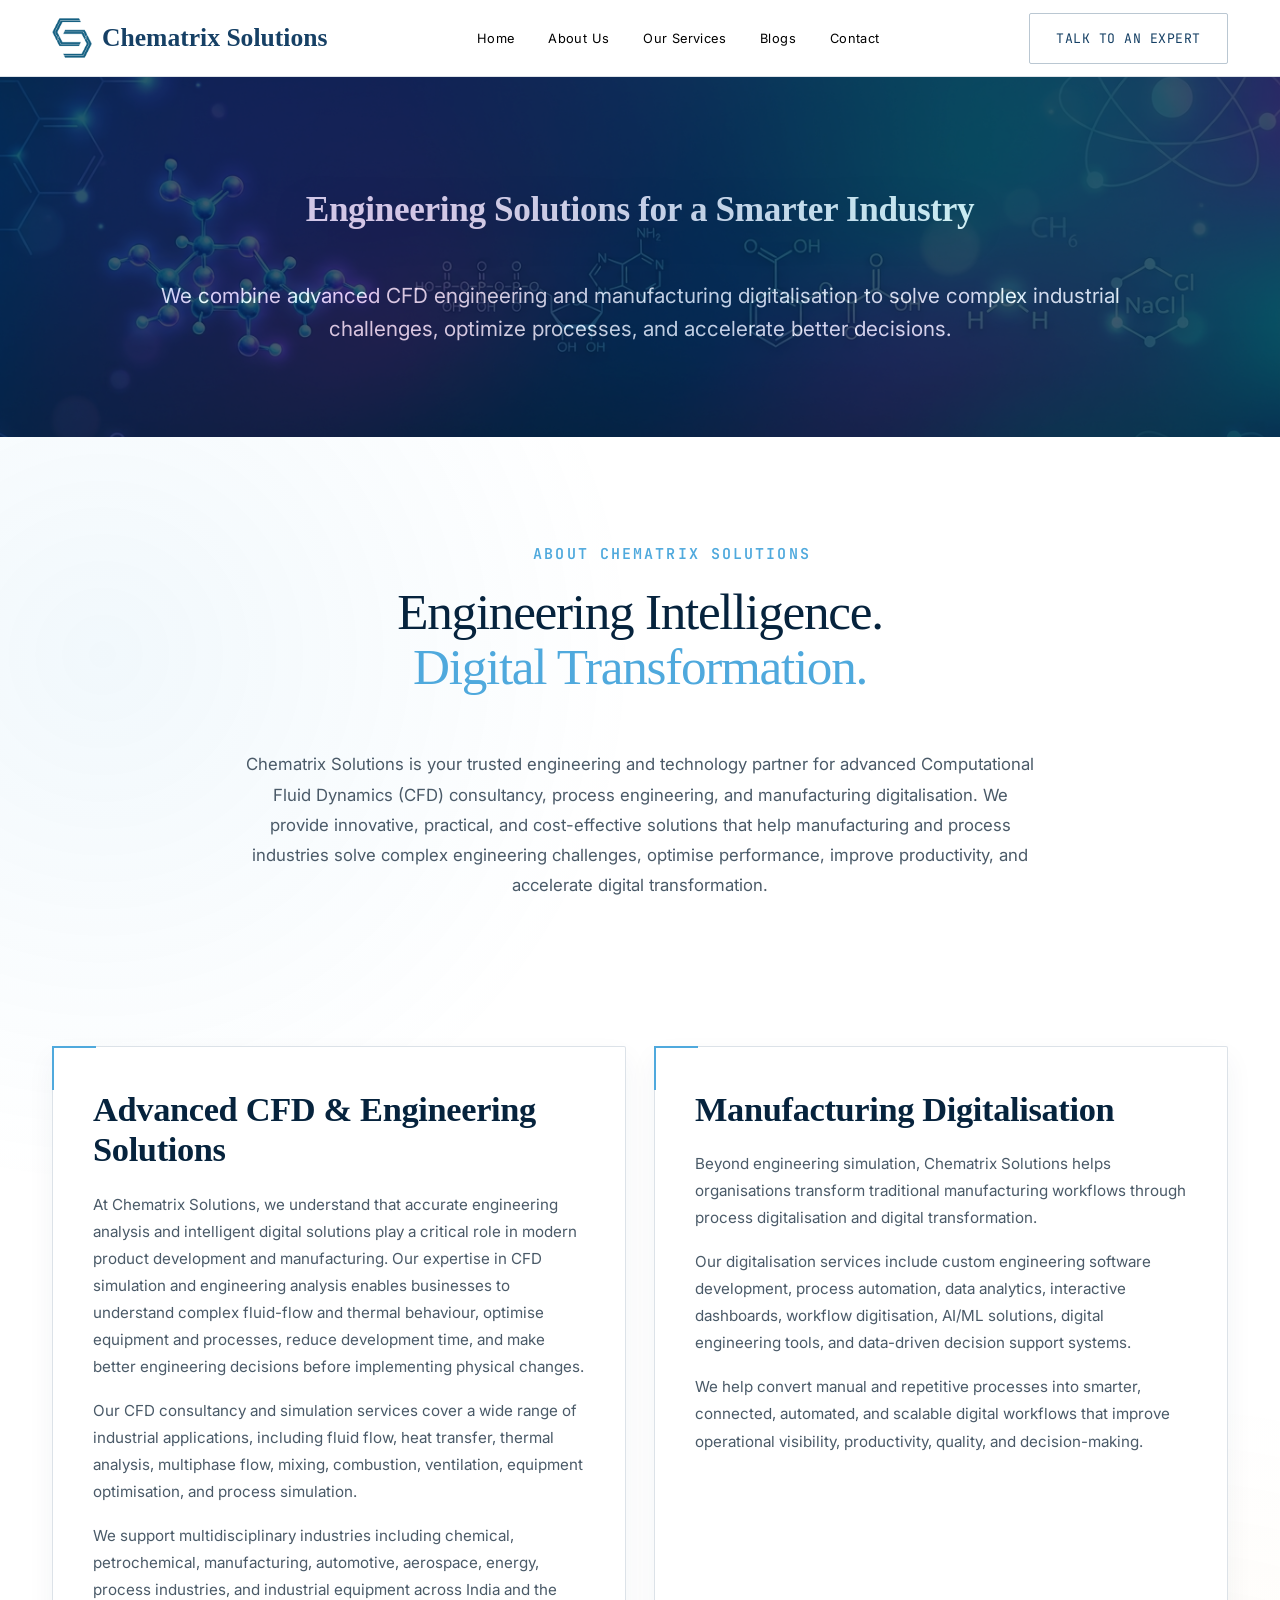
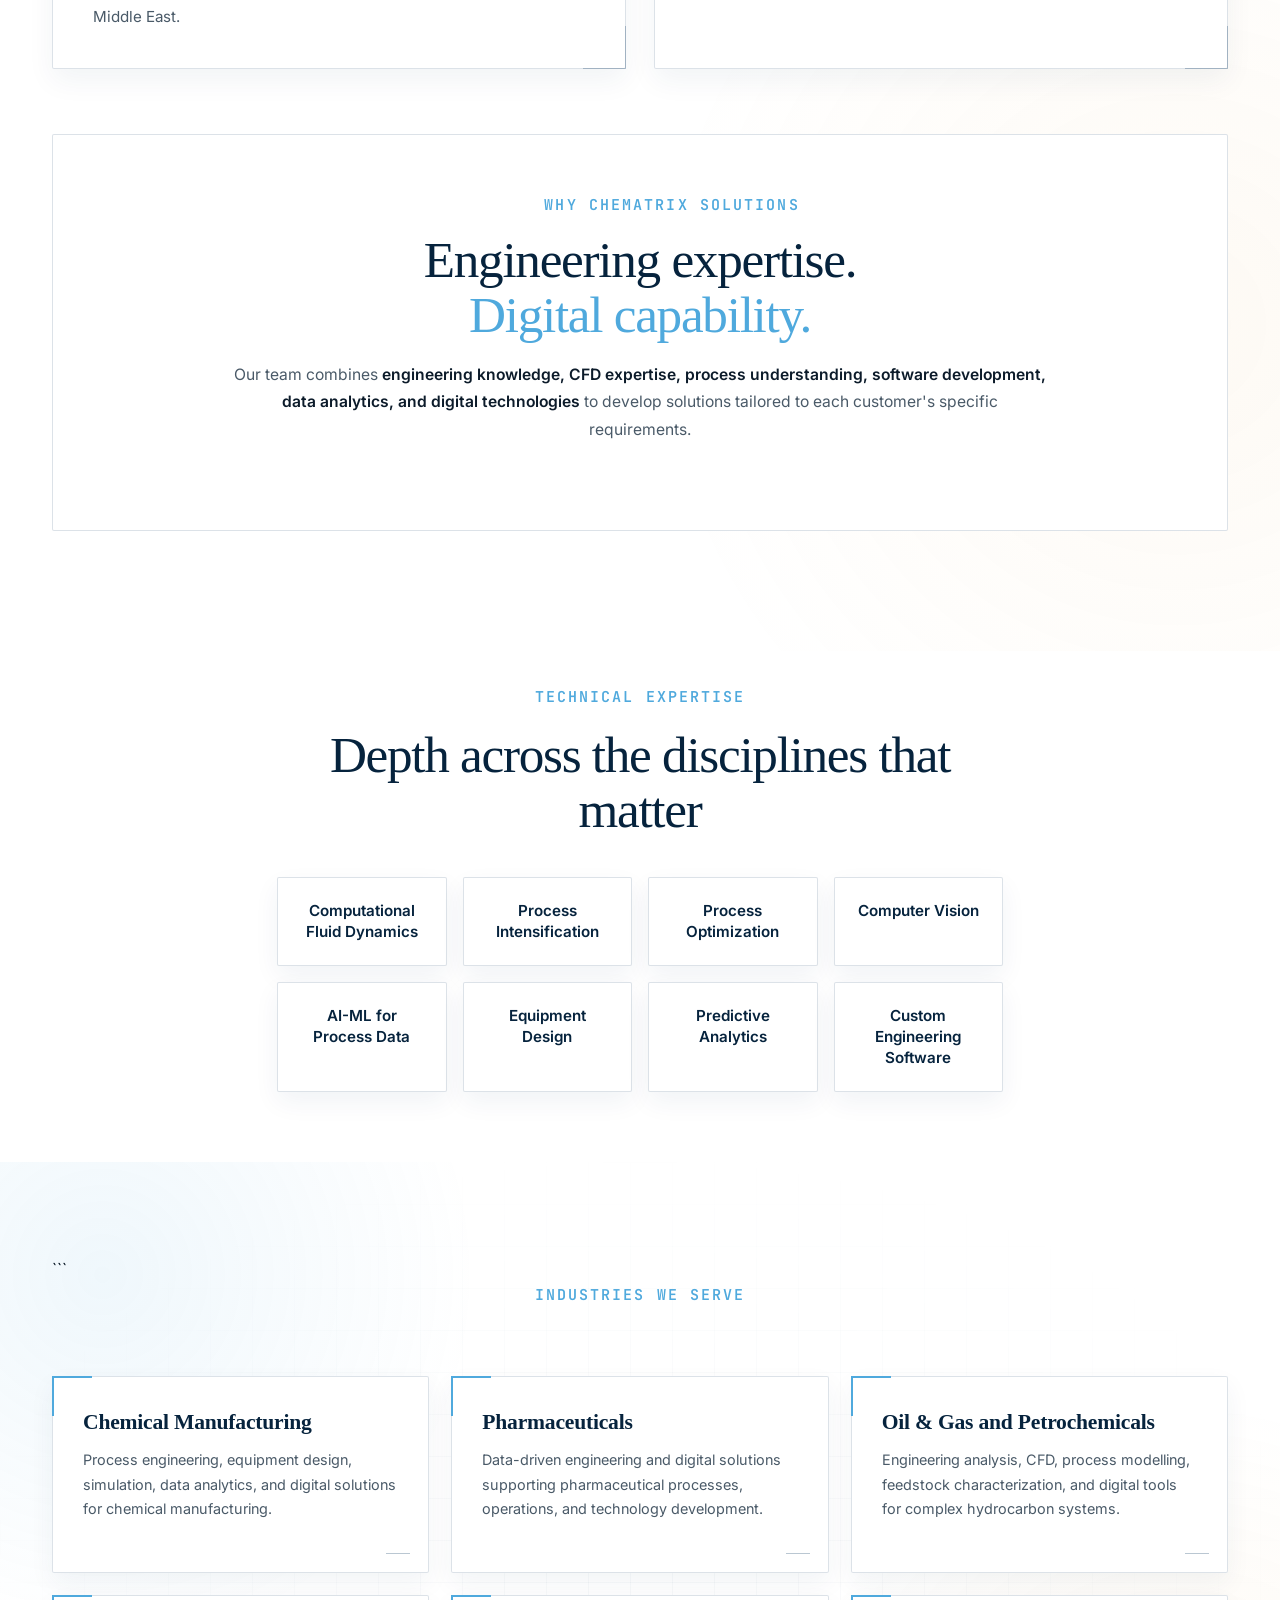
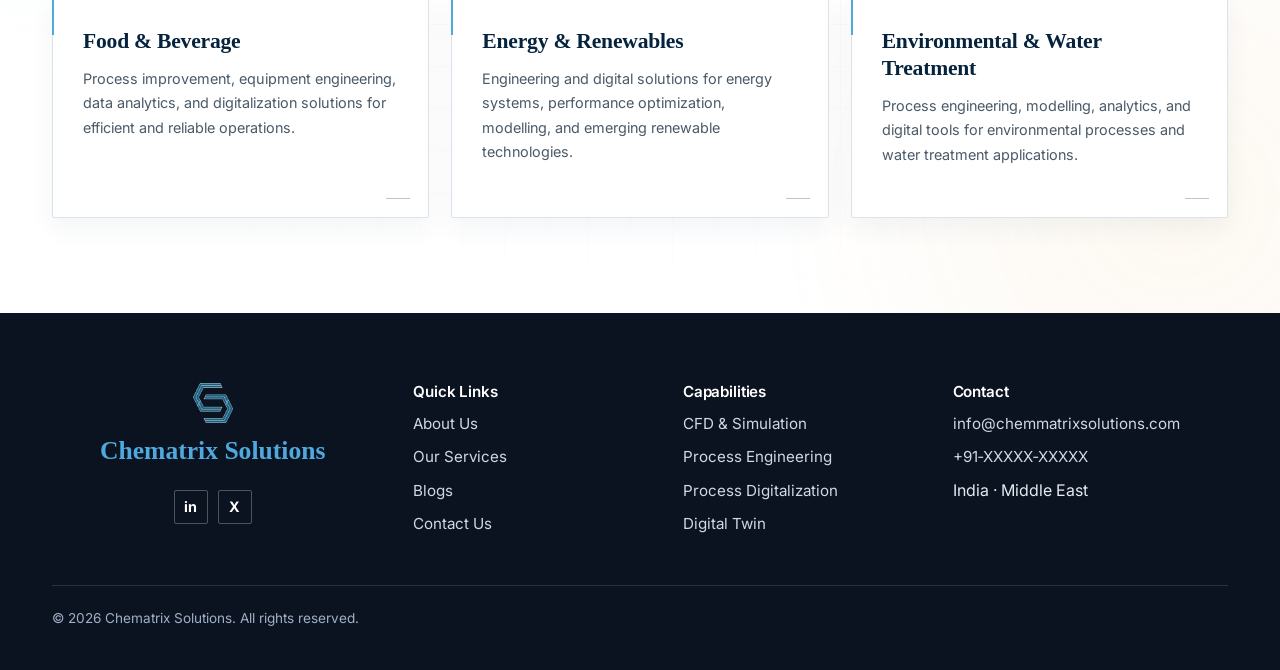
==== commit 7495de13: "Refactor text in about.html for clarity Updated text in about.html to remove unnecessary HTML entiti" ====
--- a/about.html
+++ b/about.html
@@ -103,11 +103,11 @@
         </h2>
 
         <p>
-          At <strong>Chematrix Solutions</strong>, we understand that
+          At Chematrix Solutions, we understand that
           accurate engineering analysis and intelligent digital solutions
           play a critical role in modern product development and
           manufacturing. Our expertise in
-          <strong>CFD simulation and engineering analysis</strong> enables
+          CFD simulation and engineering analysis enables
           businesses to understand complex fluid-flow and thermal behaviour,
           optimise equipment and processes, reduce development time, and
           make better engineering decisions before implementing physical
@@ -115,18 +115,18 @@
         </p>
 
         <p>
-          Our <strong>CFD consultancy and simulation services</strong>
+          Our CFD consultancy and simulation services
           cover a wide range of industrial applications, including
-          <strong>fluid flow, heat transfer, thermal analysis, multiphase
+          fluid flow, heat transfer, thermal analysis, multiphase
           flow, mixing, combustion, ventilation, equipment optimisation,
-          and process simulation</strong>.
+          and process simulation.
         </p>
 
         <p>
           We support multidisciplinary industries including
-          <strong>chemical, petrochemical, manufacturing, automotive,
+          chemical, petrochemical, manufacturing, automotive,
           aerospace, energy, process industries, and industrial
-          equipment</strong> across India and the Middle East.
+          equipment across India and the Middle East.
         </p>
 
       </article>
@@ -150,16 +150,16 @@
         <p>
           Beyond engineering simulation, Chematrix Solutions helps
           organisations transform traditional manufacturing workflows
-          through <strong>process digitalisation and digital
-          transformation</strong>.
+          through process digitalisation and digital
+          transformation.
         </p>
 
         <p>
           Our digitalisation services include
-          <strong>custom engineering software development, process
+          custom engineering software development, process
           automation, data analytics, interactive dashboards, workflow
           digitisation, AI/ML solutions, digital engineering tools,
-          and data-driven decision support systems</strong>.
+          and data-driven decision support systems.
         </p>
 
         <p>
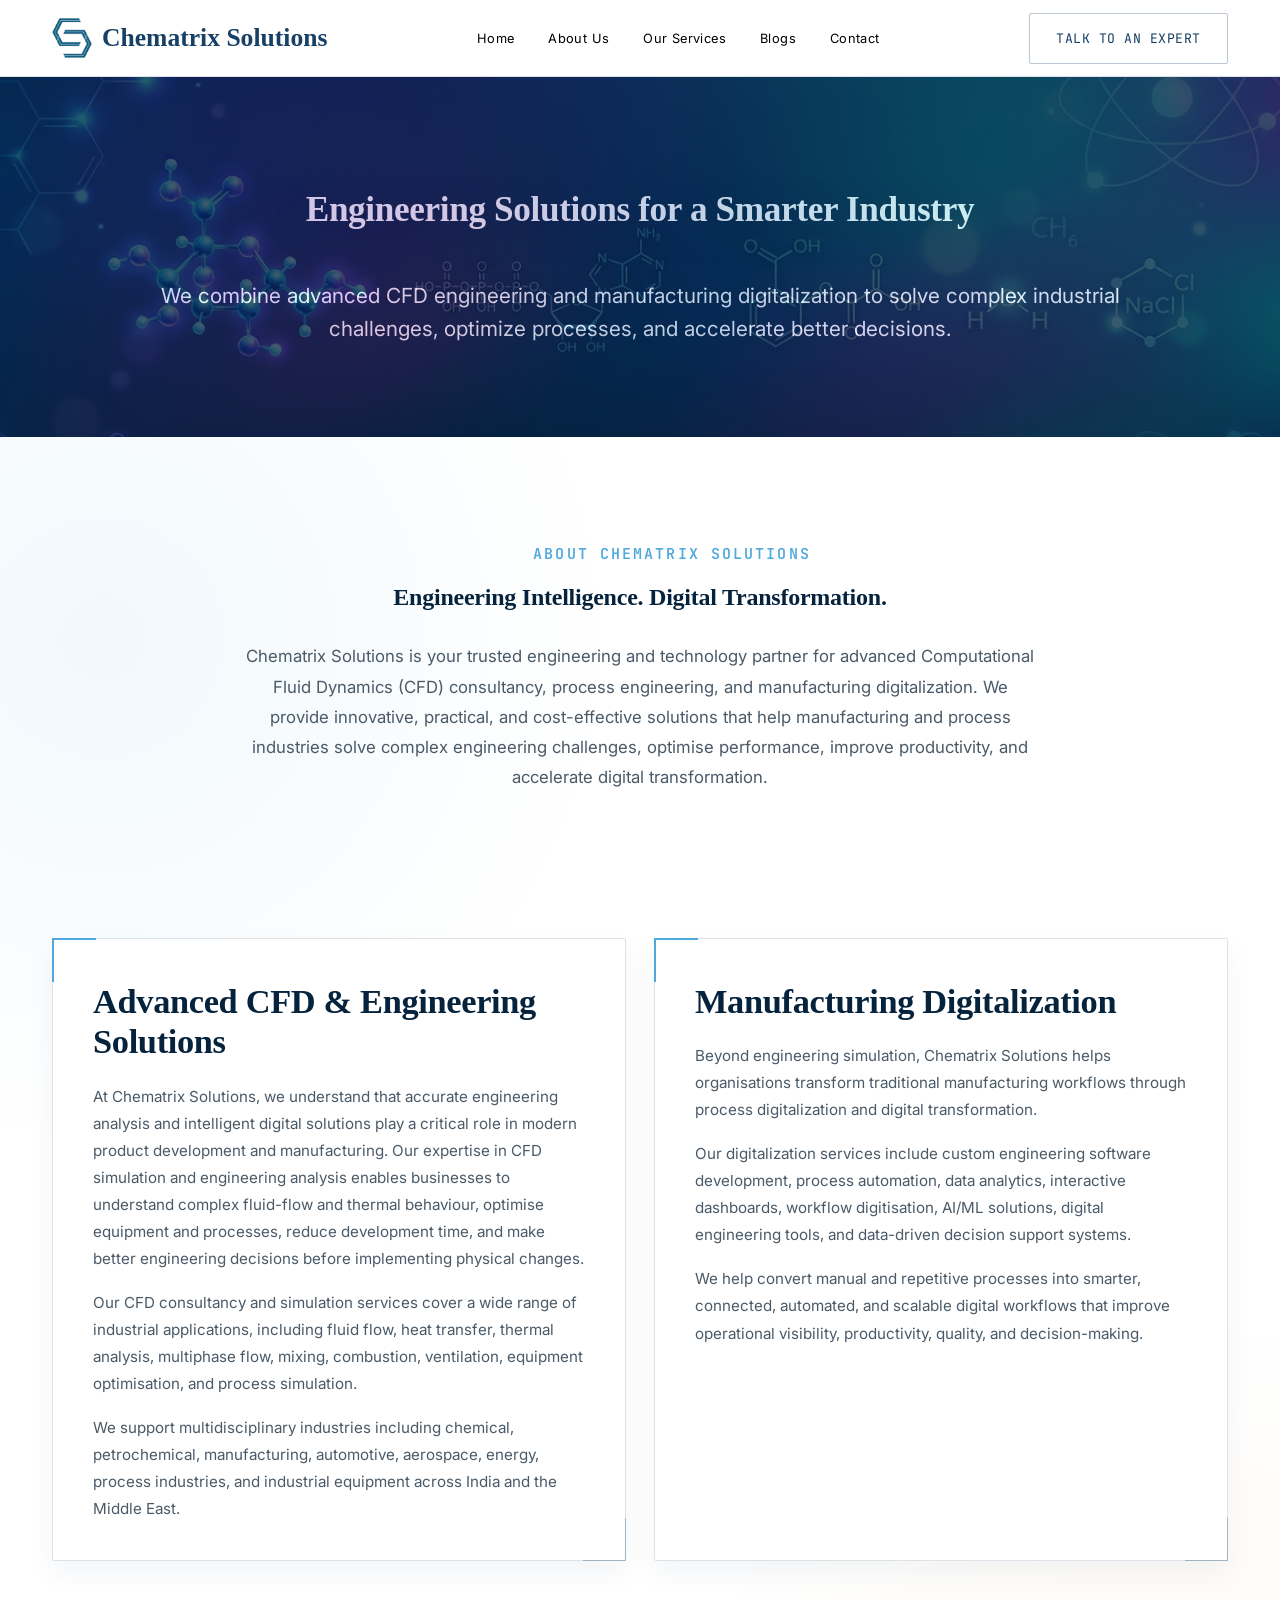
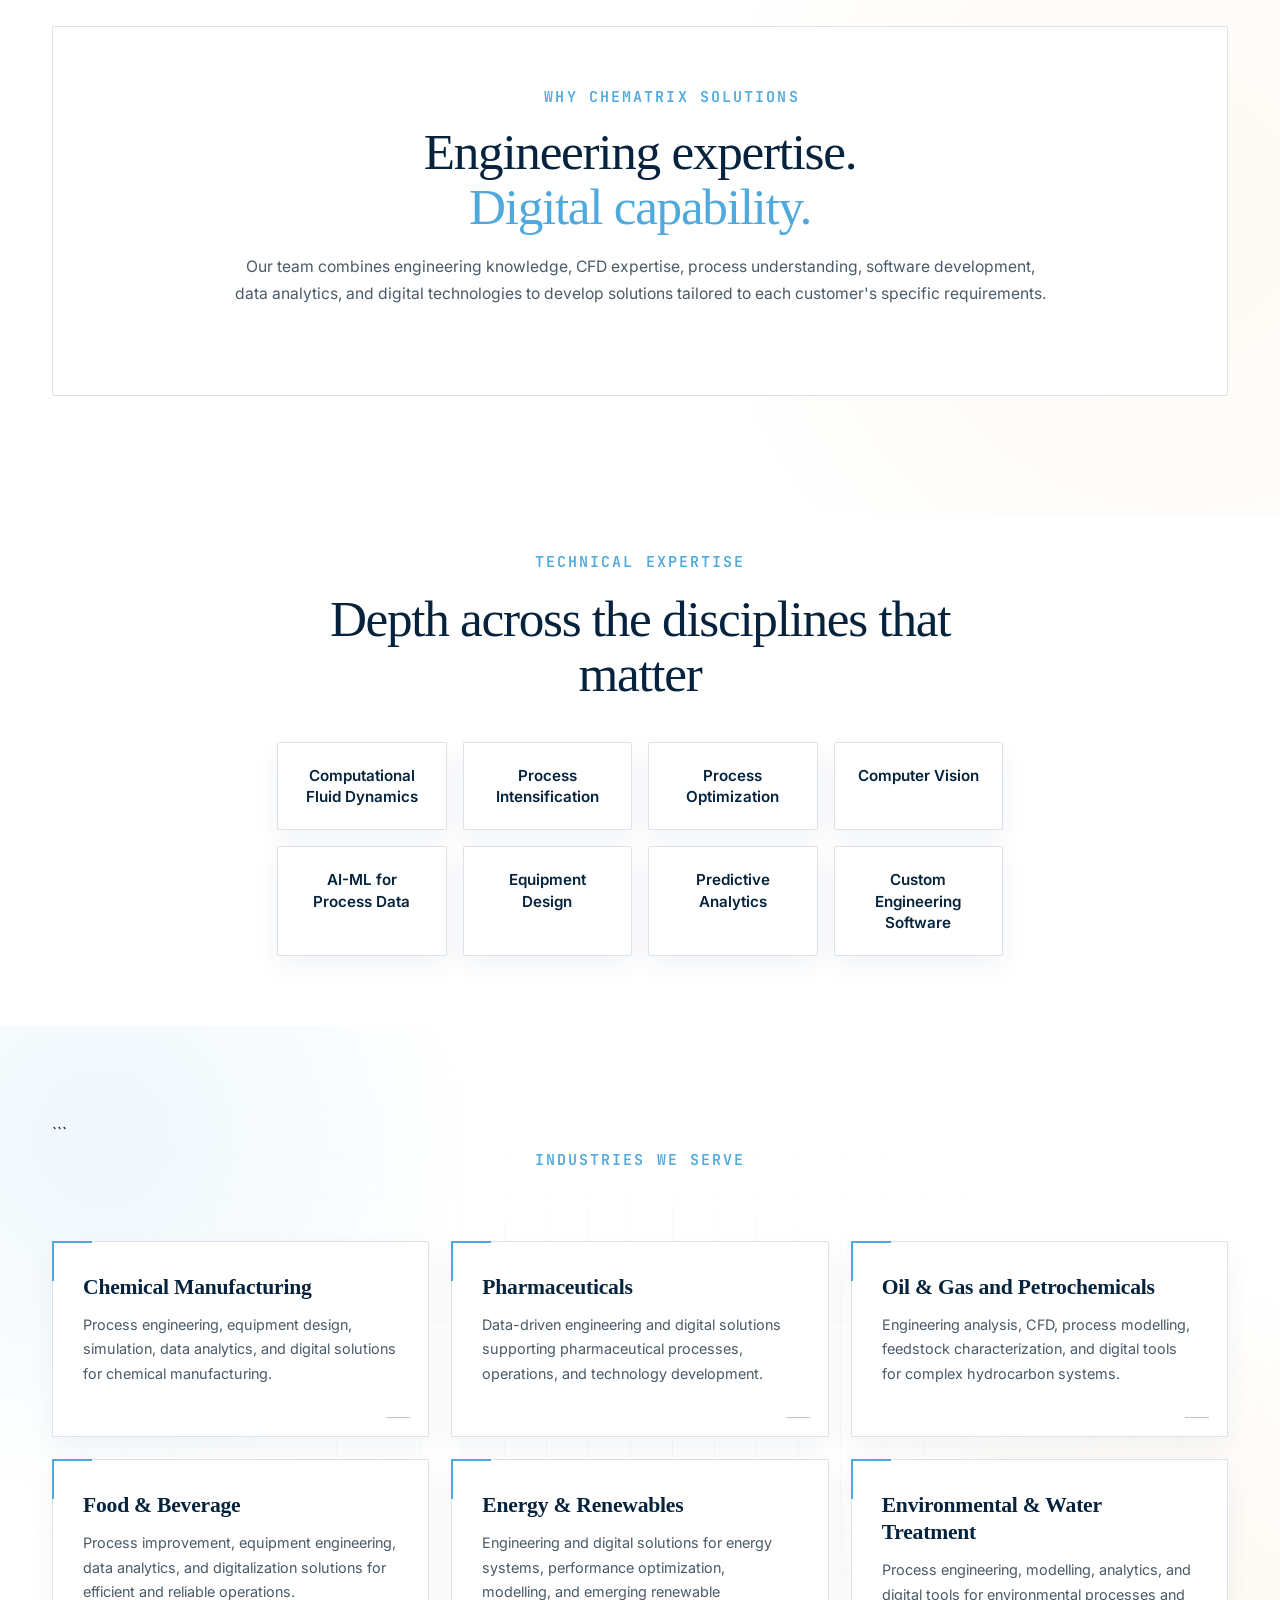
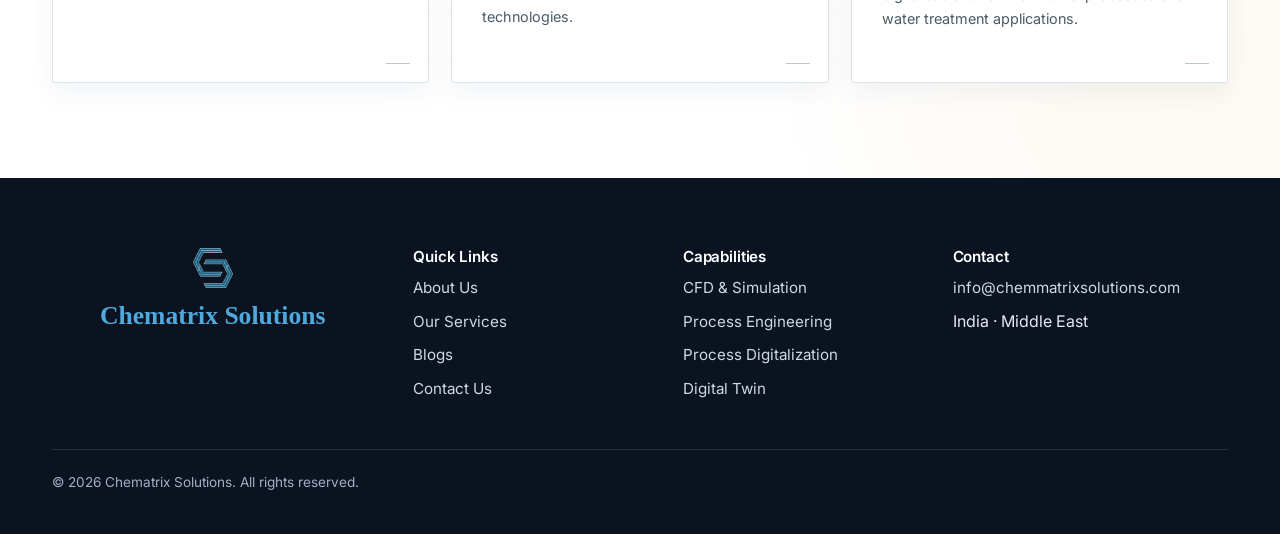
==== commit ef8ba32c: "Add files via upload" ====
--- a/about.html
+++ b/about.html
@@ -3,8 +3,29 @@
 <head>
 <meta charset="UTF-8">
 <meta name="viewport" content="width=device-width, initial-scale=1.0">
-<title>About Chematrix Solutions | CFD &amp; Process Digitalization Consultancy in India</title>
-<meta name="description" content="Chematrix Solutions is a specialist partner connecting process engineering, CFD, digitalization and data analytics for manufacturing industries.">
+<title>About Chematrix Solutions | CFD &amp; Digitalization Consultancy</title>
+<meta name="description" content="Learn how Chematrix Solutions combines CFD, process engineering, digitalization, and data analytics for manufacturing industries.">
+<link rel="canonical" href="https://www.chemmatrixsolutions.com/about.html">
+<meta property="og:type" content="website">
+<meta property="og:site_name" content="Chematrix Solutions">
+<meta property="og:title" content="About Chematrix Solutions | CFD &amp; Digitalization Consultancy">
+<meta property="og:description" content="Learn how Chematrix Solutions combines CFD, process engineering, digitalization, and data analytics for manufacturing industries.">
+<meta property="og:url" content="https://www.chemmatrixsolutions.com/about.html">
+<meta property="og:image" content="https://www.chemmatrixsolutions.com/assets/logo.png">
+<meta name="twitter:card" content="summary">
+<meta name="twitter:title" content="About Chematrix Solutions | CFD &amp; Digitalization Consultancy">
+<meta name="twitter:description" content="Learn how Chematrix Solutions combines CFD, process engineering, digitalization, and data analytics for manufacturing industries.">
+<meta name="twitter:image" content="https://www.chemmatrixsolutions.com/assets/logo.png">
+<script type="application/ld+json">
+  {
+    "@context": "https://schema.org",
+    "@type": "Organization",
+    "name": "Chematrix Solutions",
+    "url": "https://www.chemmatrixsolutions.com/",
+    "logo": "https://www.chemmatrixsolutions.com/assets/logo.png",
+    "email": "info@chemmatrixsolutions.com"
+  }
+</script>
 <link rel="stylesheet" href="css/about.css">
 </head>
 <body>
@@ -47,7 +68,7 @@
   <div class="hero-copy">
     <h1>Engineering Solutions for a Smarter Industry</h1>
     <p class="hero-lede">
-      We combine advanced CFD engineering and manufacturing digitalisation to solve 
+      We combine advanced CFD engineering and manufacturing digitalization to solve
       complex industrial challenges, optimize processes, and accelerate better decisions.
     </p>
   </div>
@@ -66,15 +87,15 @@
         ABOUT CHEMATRIX SOLUTIONS
       </div>
 
-      <h1>
+      <h2>
         Engineering Intelligence.
         <span>Digital Transformation.</span>
-      </h1>
+      </h2>
 
       <p class="about-intro">
         Chematrix Solutions is your trusted engineering and technology
         partner for advanced Computational Fluid Dynamics (CFD) consultancy,
-        process engineering, and manufacturing digitalisation. We provide
+        process engineering, and manufacturing digitalization. We provide
         innovative, practical, and cost-effective solutions that help
         manufacturing and process industries solve complex engineering
         challenges, optimise performance, improve productivity, and
@@ -132,7 +153,7 @@
       </article>
 
 
-      <!-- Digitalisation -->
+      <!-- Digitalization -->
       <article class="about-card">
 <!-- 
         <div class="about-card-number">
@@ -140,22 +161,22 @@
         </div> -->
 
         <!-- <div class="about-card-label">
-          DIGITALISATION / AUTOMATION
+          DIGITALIZATION / AUTOMATION
         </div> -->
 
         <h2>
-          Manufacturing Digitalisation
+          Manufacturing Digitalization
         </h2>
 
         <p>
           Beyond engineering simulation, Chematrix Solutions helps
           organisations transform traditional manufacturing workflows
-          through process digitalisation and digital
+          through process digitalization and digital
           transformation.
         </p>
 
         <p>
-          Our digitalisation services include
+          Our digitalization services include
           custom engineering software development, process
           automation, data analytics, interactive dashboards, workflow
           digitisation, AI/ML solutions, digital engineering tools,
@@ -191,9 +212,9 @@
       </div>
 
       <p class="about-bottom-description">
-        Our team combines <strong>engineering knowledge, CFD expertise,
+        Our team combines engineering knowledge, CFD expertise,
         process understanding, software development, data analytics,
-        and digital technologies</strong> to develop solutions tailored
+        and digital technologies to develop solutions tailored
         to each customer's specific requirements.
       </p>
     </div>
@@ -392,14 +413,6 @@
           <img src="assets/logo.png" alt="Chematrix Solutions logo" class="brand-logo">
           <span>Chematrix Solutions</span>
         </a>
-        <div class="footer-socials" aria-label="Social media links">
-          <a href="https://www.linkedin.com/" target="_blank" rel="noopener noreferrer" aria-label="Chematrix Solutions on LinkedIn">
-            <span aria-hidden="true">in</span>
-          </a>
-          <a href="https://x.com/" target="_blank" rel="noopener noreferrer" aria-label="Chematrix Solutions on X">
-            <span aria-hidden="true">X</span>
-          </a>
-        </div>
       </div>
       <div>
         <h4>Quick Links</h4>
@@ -424,8 +437,7 @@
       <div>
         <h4>Contact</h4>
         <ul>
-          <li><a href="mailto:info@chematrixsolutions.com">info@chemmatrixsolutions.com</a></li>
-          <li><a href="tel:+910000000000">+91‑XXXXX‑XXXXX</a></li>
+          <li><a href="mailto:info@chemmatrixsolutions.com">info@chemmatrixsolutions.com</a></li>
           <li>India · Middle East</li>
         </ul>
       </div>
--- a/css/about.css
+++ b/css/about.css
@@ -2523,3 +2523,78 @@
     transition: none;
   }
 }
+
+@media (max-width: 600px) {
+  .wrap {
+    padding-right: 16px;
+    padding-left: 16px;
+  }
+  .nav .wrap {
+    height: 64px;
+  }
+
+  .nav {
+    background: #e5e5e5;
+  }
+  .brand {
+    gap: 7px;
+    font-size: 1.2rem;
+  }
+  .brand-logo {
+    width: 32px;
+    height: 32px;
+  }
+  .nav-links {
+    position: fixed;
+    top: 64px;
+    right: -100%;
+    bottom: auto;
+    left: 0;
+    right: -100%;
+    background: #e5e5e5;
+    padding: 24px 20px;
+    transform: none;
+    width: 100%;
+    height: auto;
+    max-height: calc(100vh - 64px);
+    overflow-y: auto;
+    visibility: hidden;
+    pointer-events: none;
+    transition: right 0.3s ease;
+  }
+  .nav.mobile-open .nav-links,
+  .nav-links.open {
+    right: 0;
+    visibility: visible;
+    pointer-events: auto;
+  }
+  .hero {
+    min-height: 0;
+    padding: 48px 0 36px;
+  }
+  .hero-layout {
+    grid-template-columns: 1fr;
+    gap: 24px;
+  }
+  .hero h1 {
+    line-height: 1.25;
+  }
+  .hero-lede {
+    max-width: none;
+  }
+  .about-content,
+  .about-bottom {
+    grid-template-columns: 1fr;
+    gap: 28px;
+  }
+  .ind-grid {
+    grid-template-columns: 1fr 1fr !important;
+    gap: 14px;
+  }
+  .industries-grid {
+    grid-template-columns: 1fr;
+  }
+  .footer-grid {
+    gap: 28px;
+  }
+}
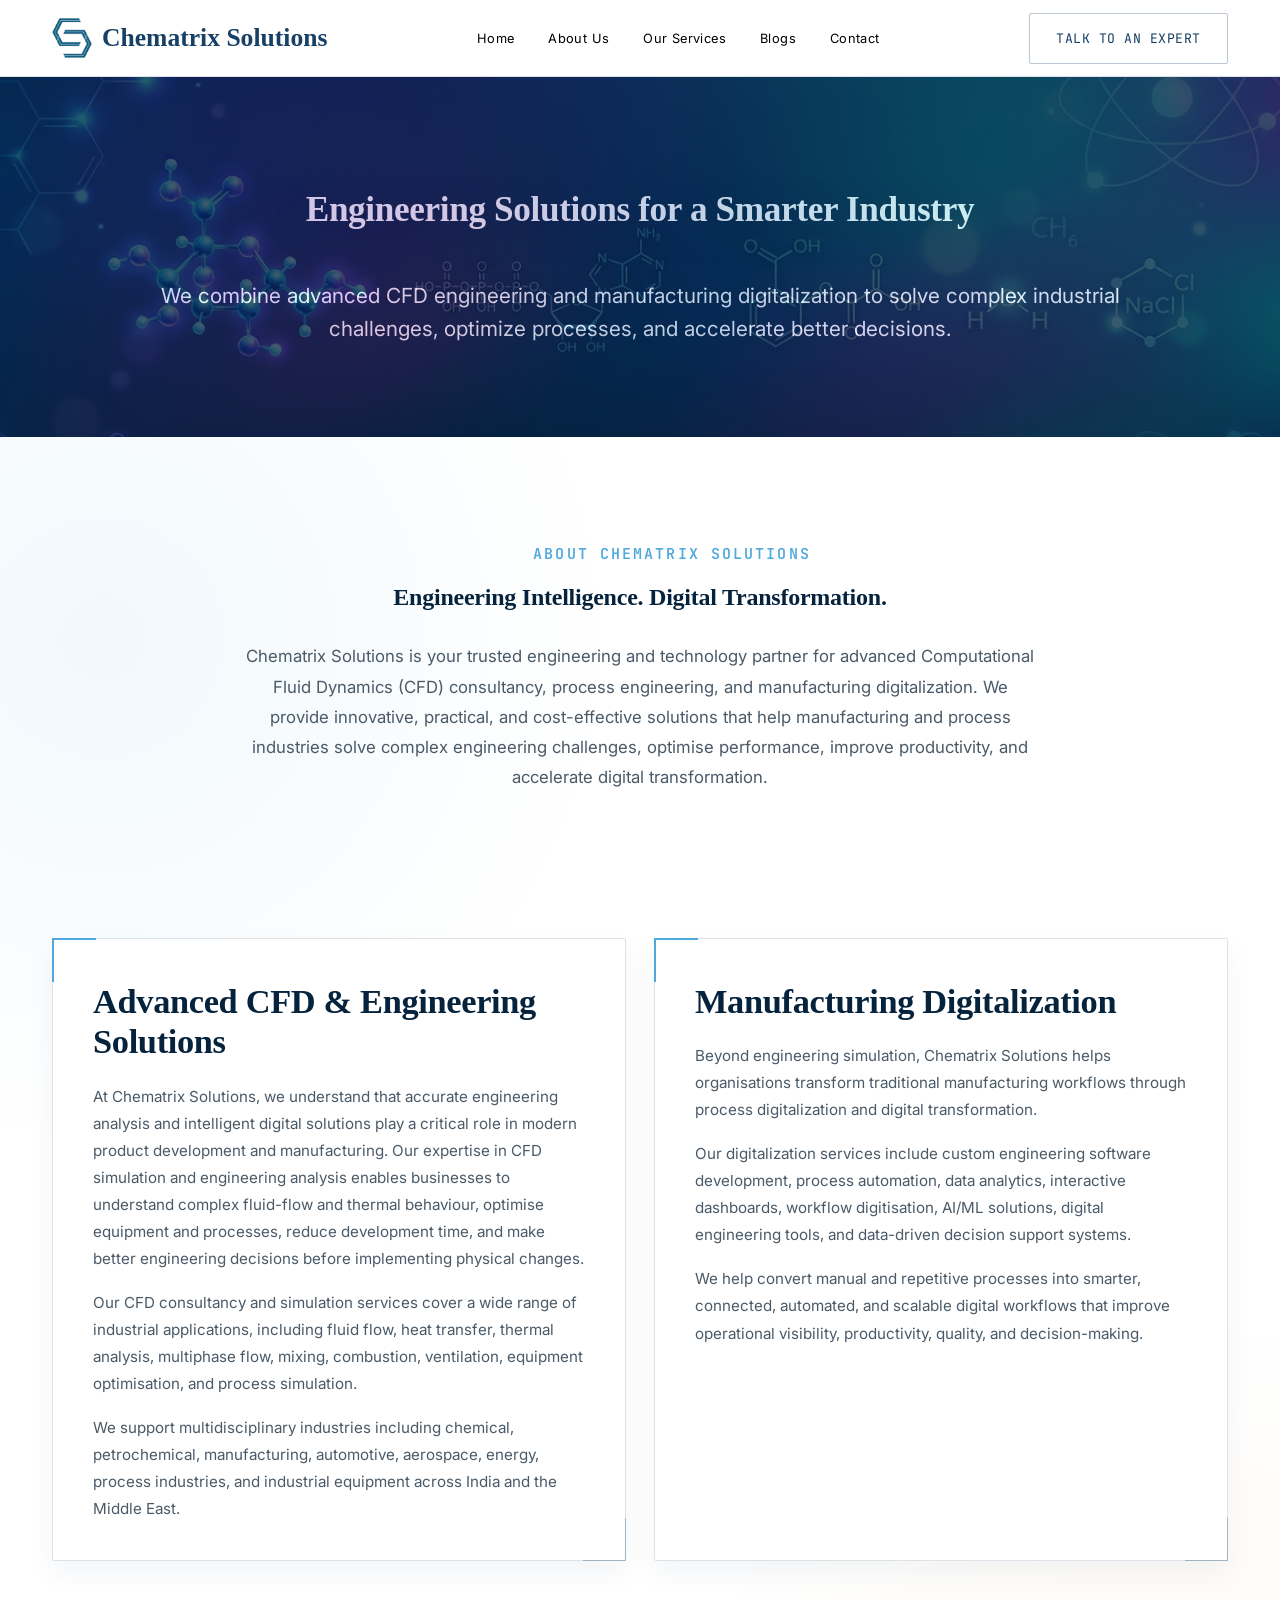
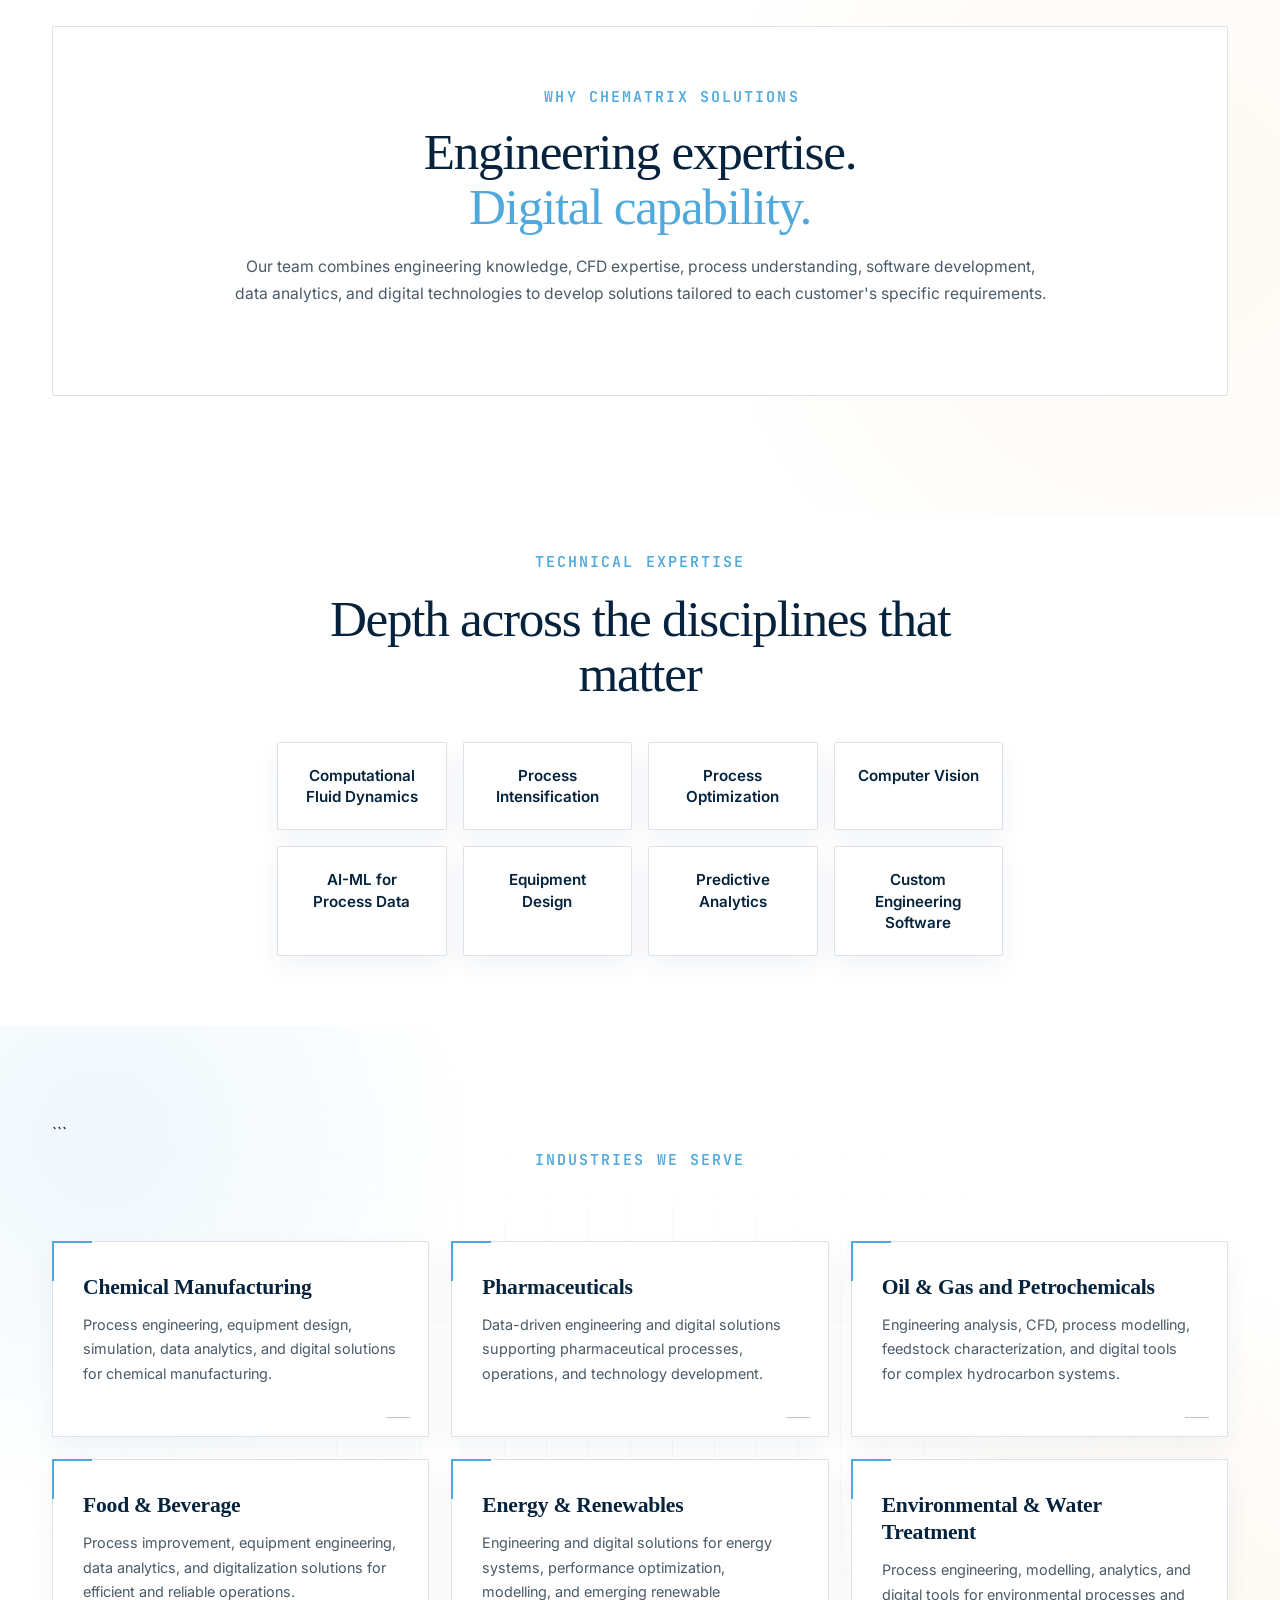
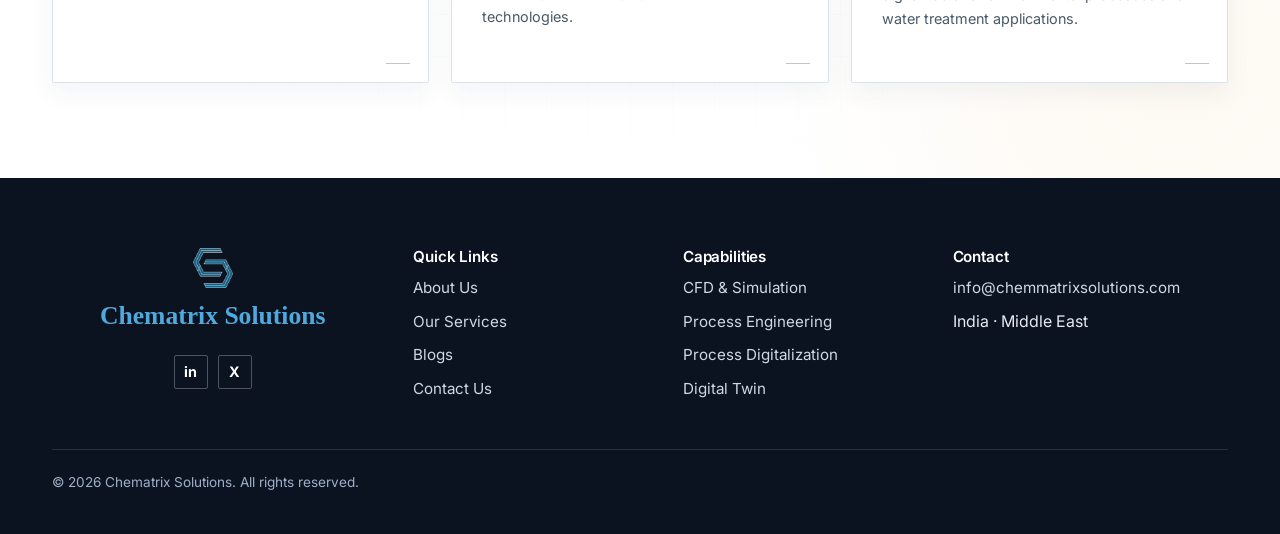
==== commit ca87ca24: "Update about.html" ====
--- a/about.html
+++ b/about.html
@@ -413,6 +413,24 @@
           <img src="assets/logo.png" alt="Chematrix Solutions logo" class="brand-logo">
           <span>Chematrix Solutions</span>
         </a>
+        <div class="footer-socials" aria-label="Social media links">
+              <a
+                href="https://www.linkedin.com/"
+                target="_blank"
+                rel="noopener noreferrer"
+                aria-label="Chematrix Solutions on LinkedIn"
+              >
+                <span aria-hidden="true">in</span>
+              </a>
+              <a
+                href="https://x.com/"
+                target="_blank"
+                rel="noopener noreferrer"
+                aria-label="Chematrix Solutions on X"
+              >
+                <span aria-hidden="true">X</span>
+              </a>
+            </div>
       </div>
       <div>
         <h4>Quick Links</h4>
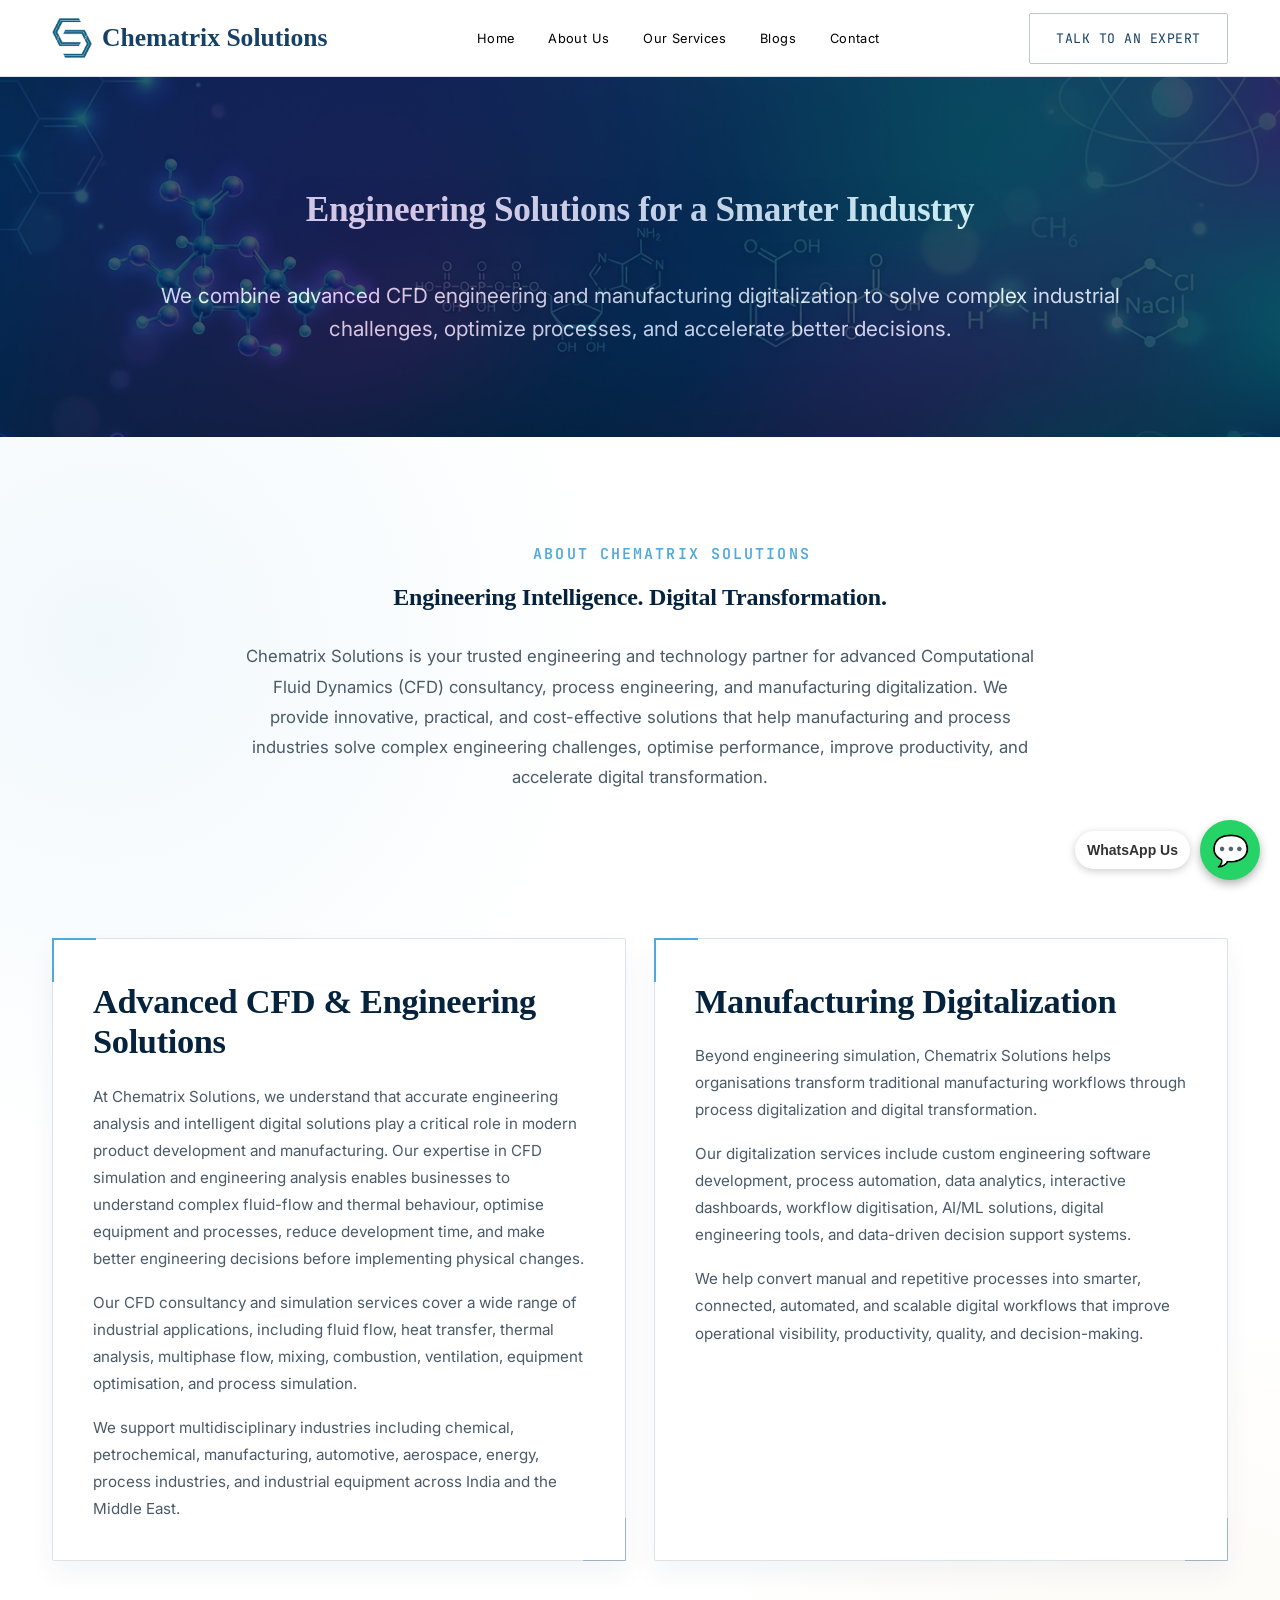
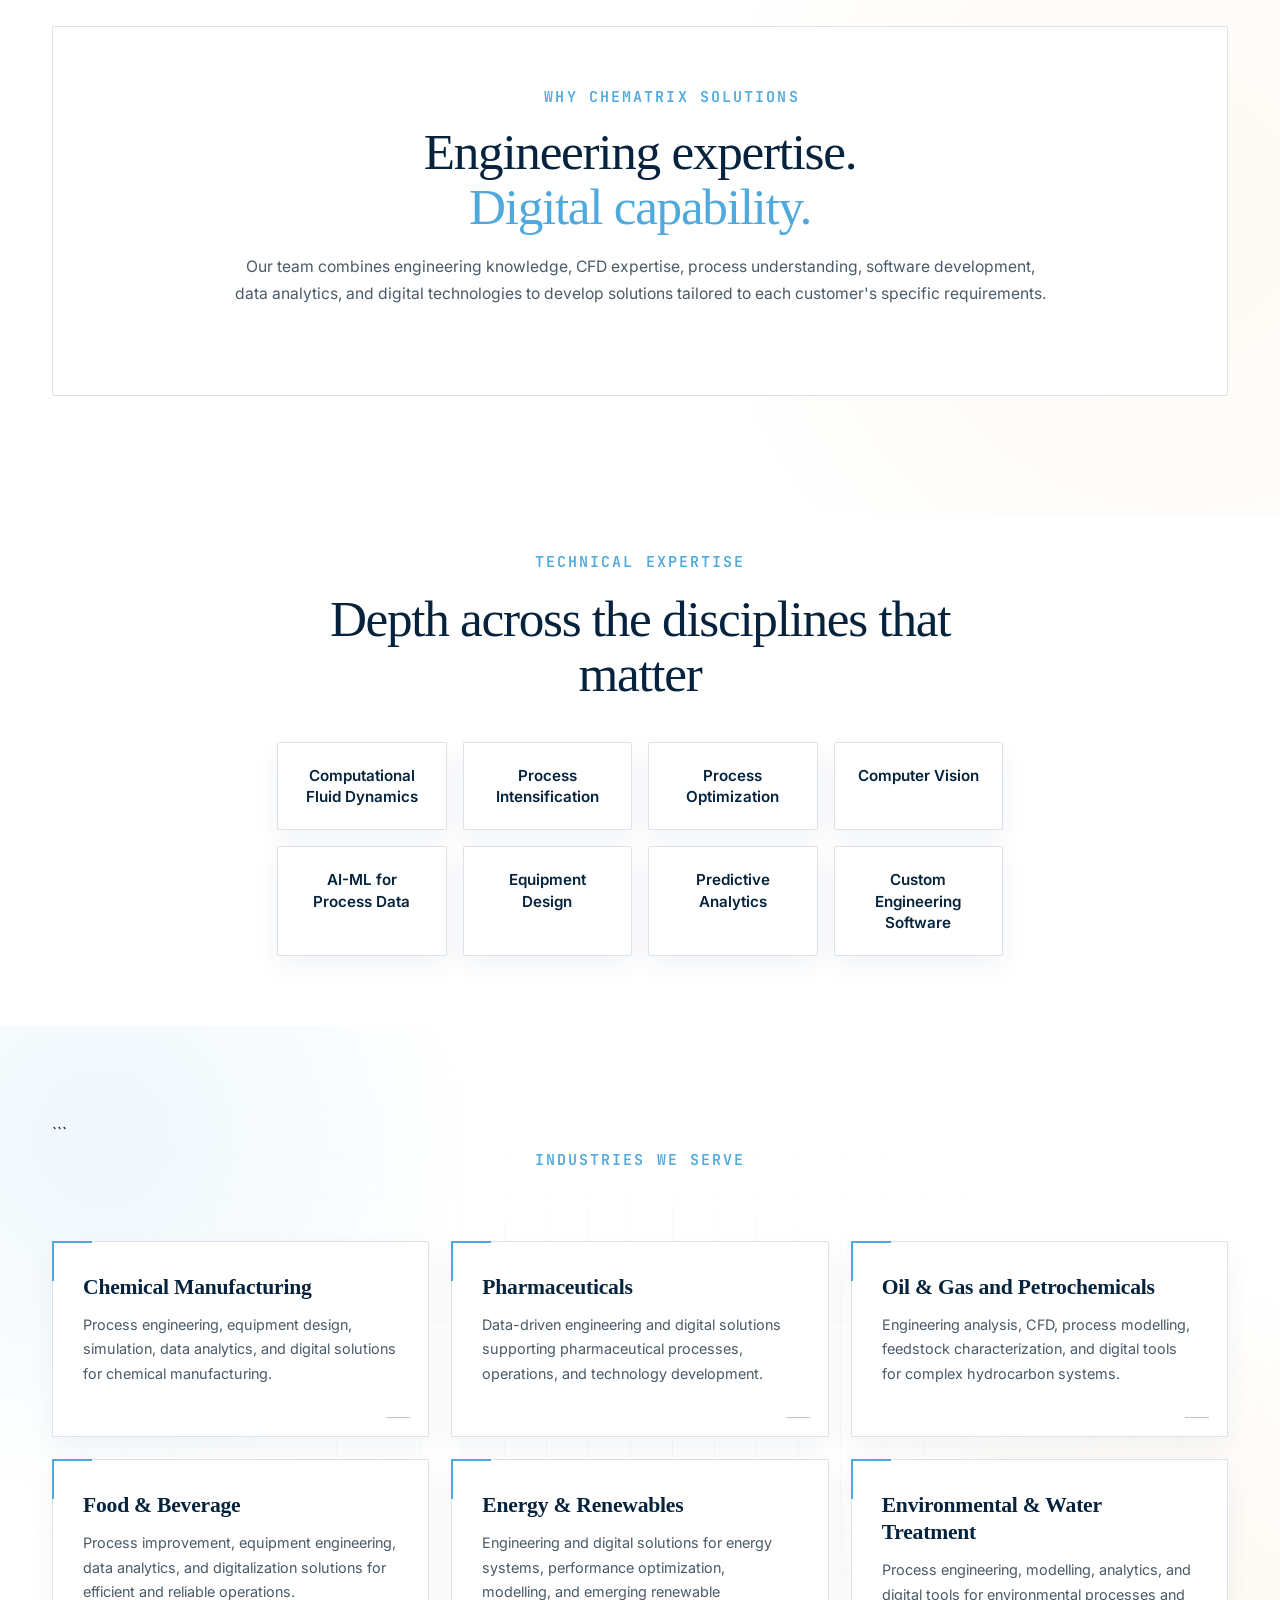
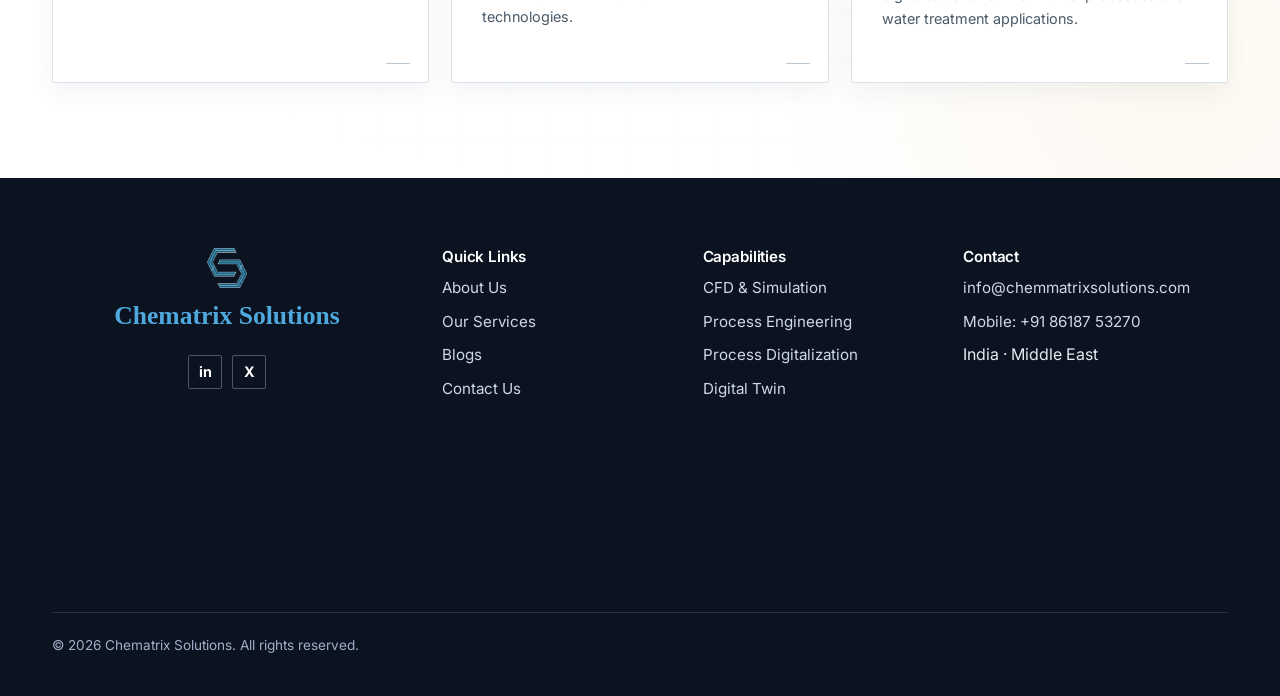
==== commit d7e6a400: "Update about.html" ====
--- a/about.html
+++ b/about.html
@@ -415,7 +415,7 @@
         </a>
         <div class="footer-socials" aria-label="Social media links">
               <a
-                href="https://www.linkedin.com/"
+                href="https://www.linkedin.com/company/chematrix-solutions-india/"
                 target="_blank"
                 rel="noopener noreferrer"
                 aria-label="Chematrix Solutions on LinkedIn"
@@ -431,6 +431,11 @@
                 <span aria-hidden="true">X</span>
               </a>
             </div>
+        <br>
+                <iframe src="https://www.google.com/maps/embed?pb=!1m14!1m12!1m3!1d2722.17110250786!2d75.7897205378161!3d23.192085187666756!2m3!1f0!2f0!3f0!3m2!1i1024!2i768!4f13.1!5e0!3m2!1sen!2sin!4v1790080423577!5m2!1sen!2sin" 
+                width="350" height="150" 
+                style="border:0;" allowfullscreen="" loading="lazy" referrerpolicy="strict-origin-when-cross-origin"></iframe>
+        
       </div>
       <div>
         <h4>Quick Links</h4>
@@ -456,6 +461,7 @@
         <h4>Contact</h4>
         <ul>
           <li><a href="mailto:info@chemmatrixsolutions.com">info@chemmatrixsolutions.com</a></li>
+          <li><a href="callto:918618753270"> Mobile: +91 86187 53270 </a></li>
           <li>India · Middle East</li>
         </ul>
       </div>
@@ -468,3 +474,67 @@
 <script src="js/about.js"></script>
 </body>
 </html>
+
+<html lang="en">
+<head>
+<meta charset="UTF-8">
+<meta name="viewport" content="width=device-width, initial-scale=1.0">
+<title>WhatsApp Chat Button</title>
+
+<style>
+.whatsapp-container {
+    position: fixed;
+    bottom: 20px;
+    right: 20px;
+    display: flex;
+    align-items: center;
+    gap: 10px;
+    z-index: 9999;
+}
+
+.whatsapp-text {
+    background: white;
+    padding: 8px 12px;
+    border-radius: 20px;
+    font-family: Arial, sans-serif;
+    font-size: 14px;
+    font-weight: bold;
+    color: #333;
+    box-shadow: 0 2px 8px rgba(0,0,0,0.2);
+}
+
+.whatsapp-btn {
+    width: 60px;
+    height: 60px;
+    background: #25D366;
+    color: white;
+    border-radius: 50%;
+    text-decoration: none;
+    display: flex;
+    justify-content: center;
+    align-items: center;
+    font-size: 30px;
+    box-shadow: 0 4px 10px rgba(0,0,0,0.3);
+    transition: 0.3s;
+}
+
+.whatsapp-btn:hover {
+    transform: scale(1.1);
+}
+</style>
+</head>
+
+<body>
+
+<div class="whatsapp-container">
+    <span class="whatsapp-text">WhatsApp Us</span>
+
+    <a class="whatsapp-btn"
+       href="https://wa.me/918618753270?text=Connect with Us for More Information !"
+       target="_blank">
+        💬
+    </a>
+</div>
+
+</body>
+</html>
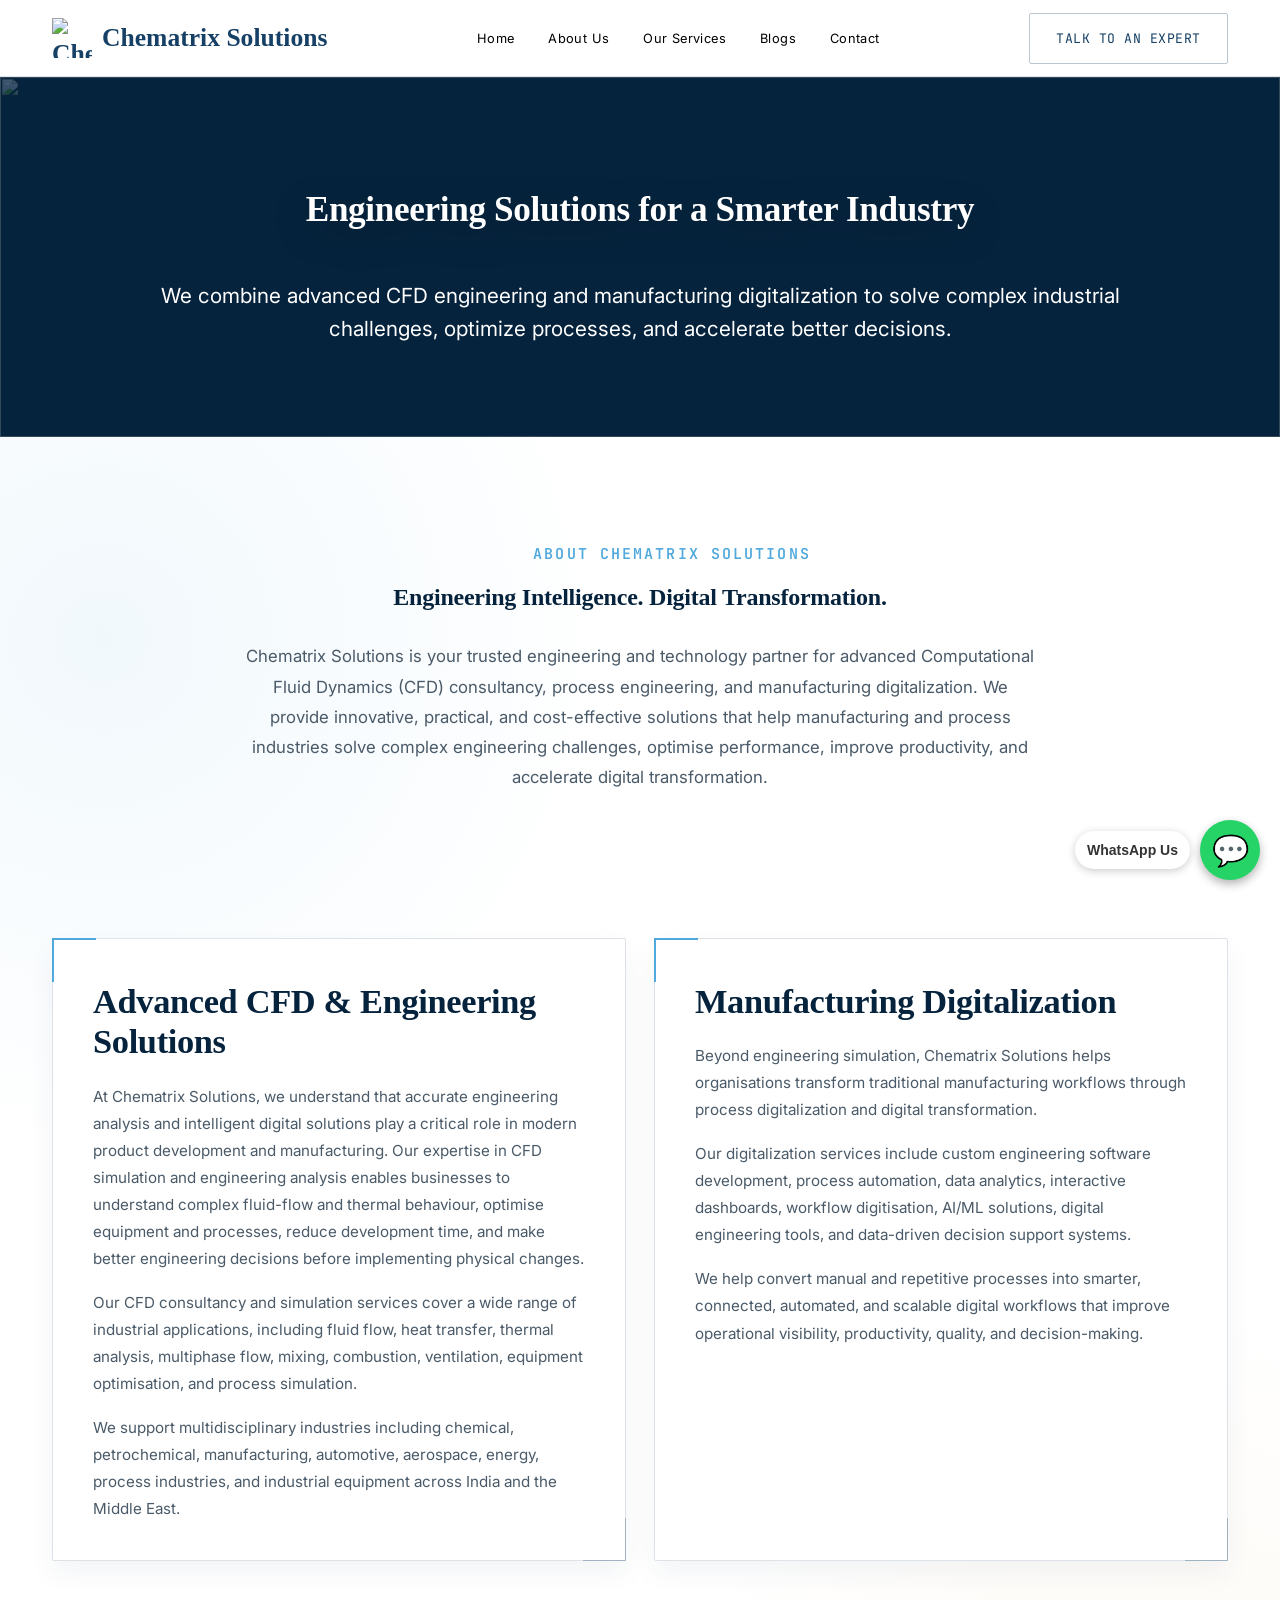
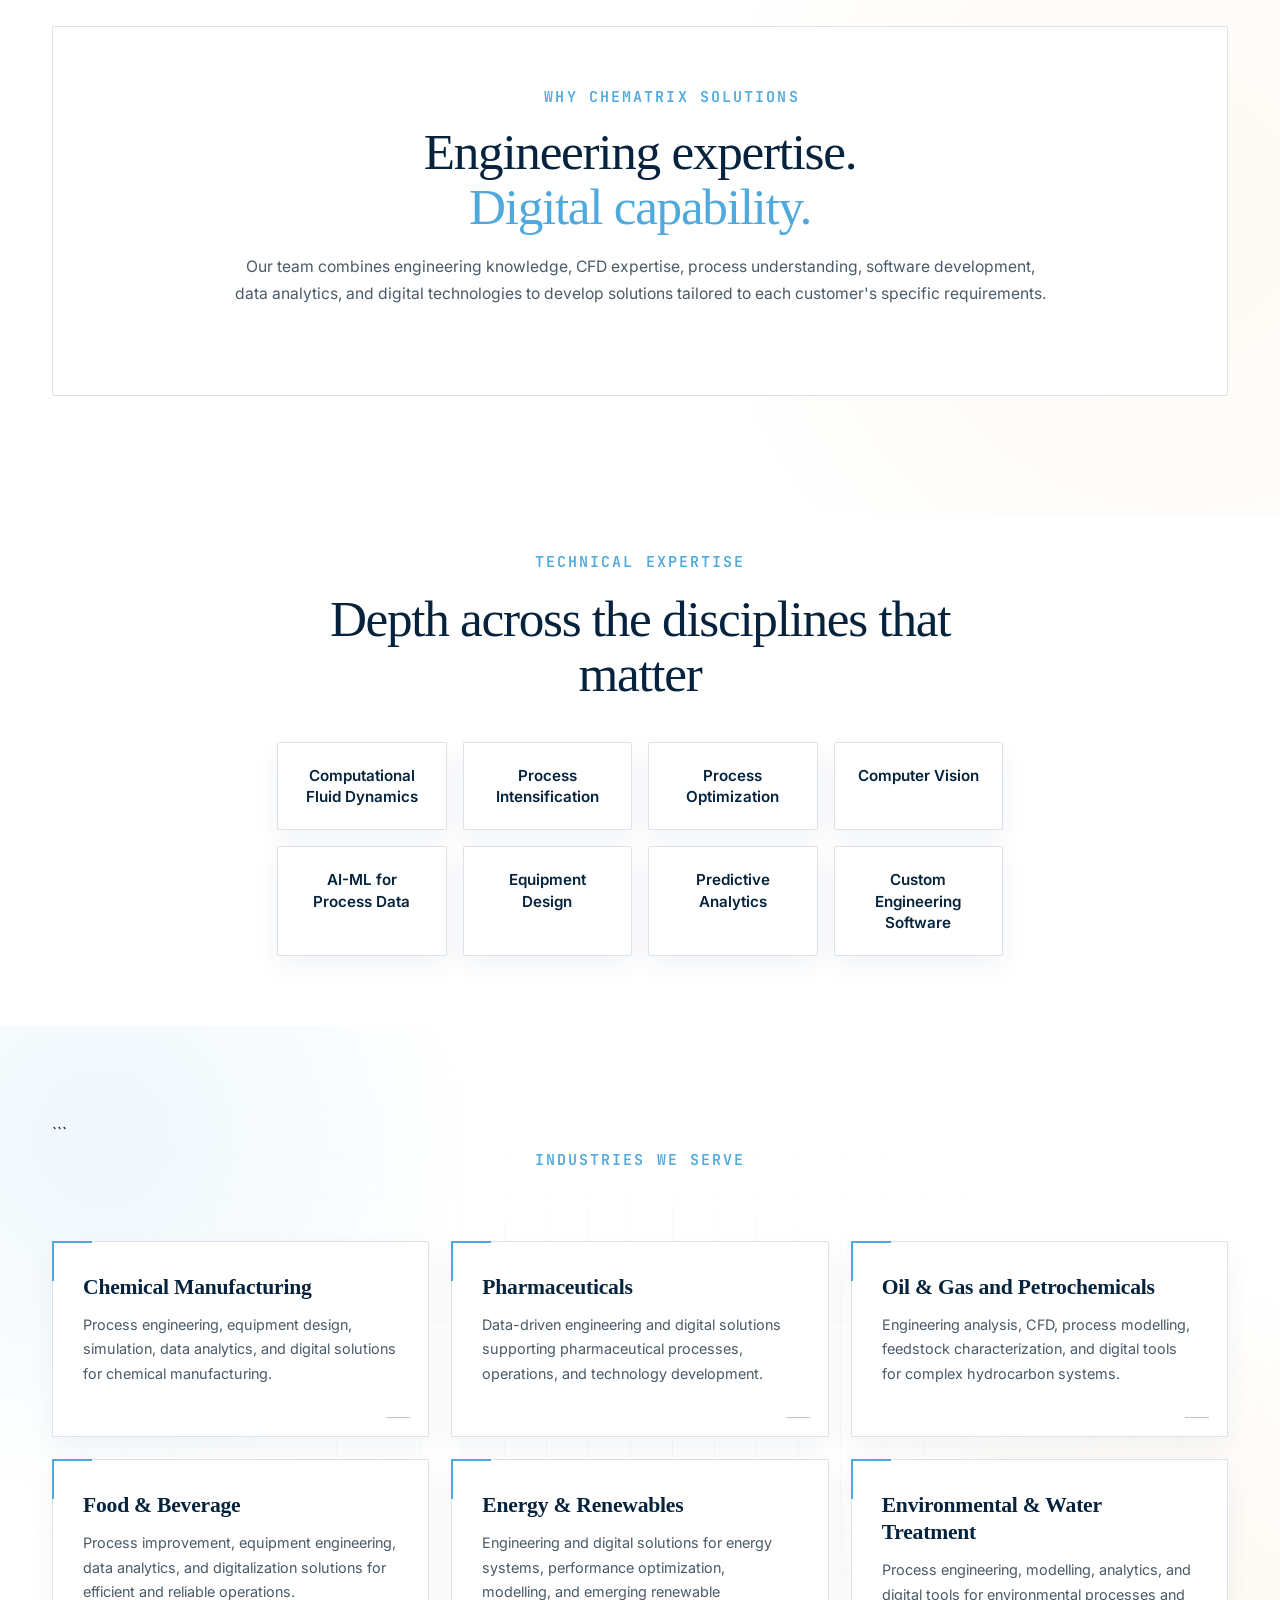
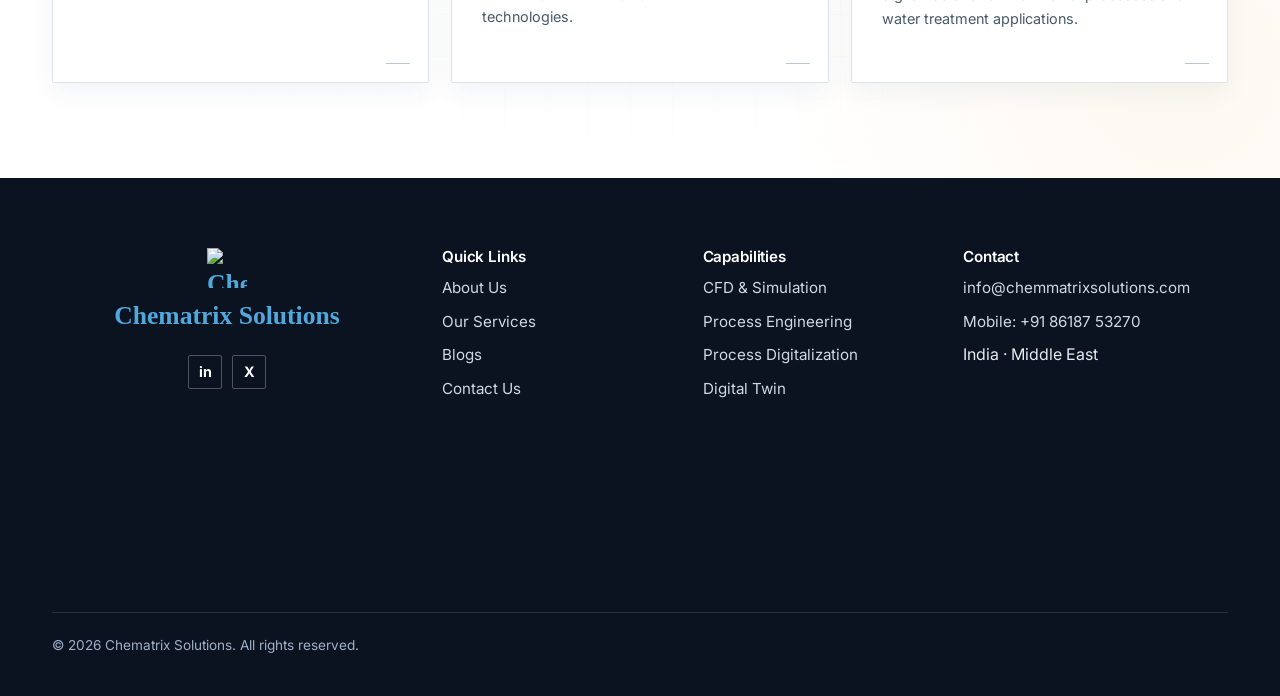
==== commit 99789d56: "SEO and Optimal Image and Video format" ====
--- a/about.html
+++ b/about.html
@@ -32,12 +32,12 @@
 
 <nav class="nav">
   <div class="wrap">
-    <a href="index.html" class="brand">
-      <img src="assets/logo.png" alt="Chematrix Solutions logo" class="brand-logo">
+    <a href="https://www.chemmatrixsolutions.com/" class="brand">
+      <img src="assets/logo.webp" alt="Chematrix Solutions logo" class="brand-logo">
       <span>Chematrix Solutions</span>
     </a>
     <ul class="nav-links">
-      <li><a href="index.html">Home</a></li>
+      <li><a href="https://www.chemmatrixsolutions.com/">Home</a></li>
       <li><a href="about.html">About Us</a></li>
       <li><a href="case-studies.html">Our Services</a></li>
       <li><a href="blogs.html">Blogs</a></li>
@@ -58,7 +58,7 @@
   <div class="mesh-grid"></div>
   <div class="hero-field" aria-hidden="true">
     <div class="homepage-background" aria-hidden="true">
-      <img src="assets/Homepagebackgrnd1.png" alt="" />
+      <img src="assets/Homepagebackgrnd1.webp" alt="" />
     </div>
   </div>
 
@@ -409,8 +409,8 @@
   <div class="wrap">
     <div class="footer-grid">
       <div class="footer-brand">
-        <a href="index.html" class="brand">
-          <img src="assets/logo.png" alt="Chematrix Solutions logo" class="brand-logo">
+        <a href="https://www.chemmatrixsolutions.com/" class="brand">
+          <img src="assets/logo.webp" alt="Chematrix Solutions logo" class="brand-logo">
           <span>Chematrix Solutions</span>
         </a>
         <div class="footer-socials" aria-label="Social media links">
